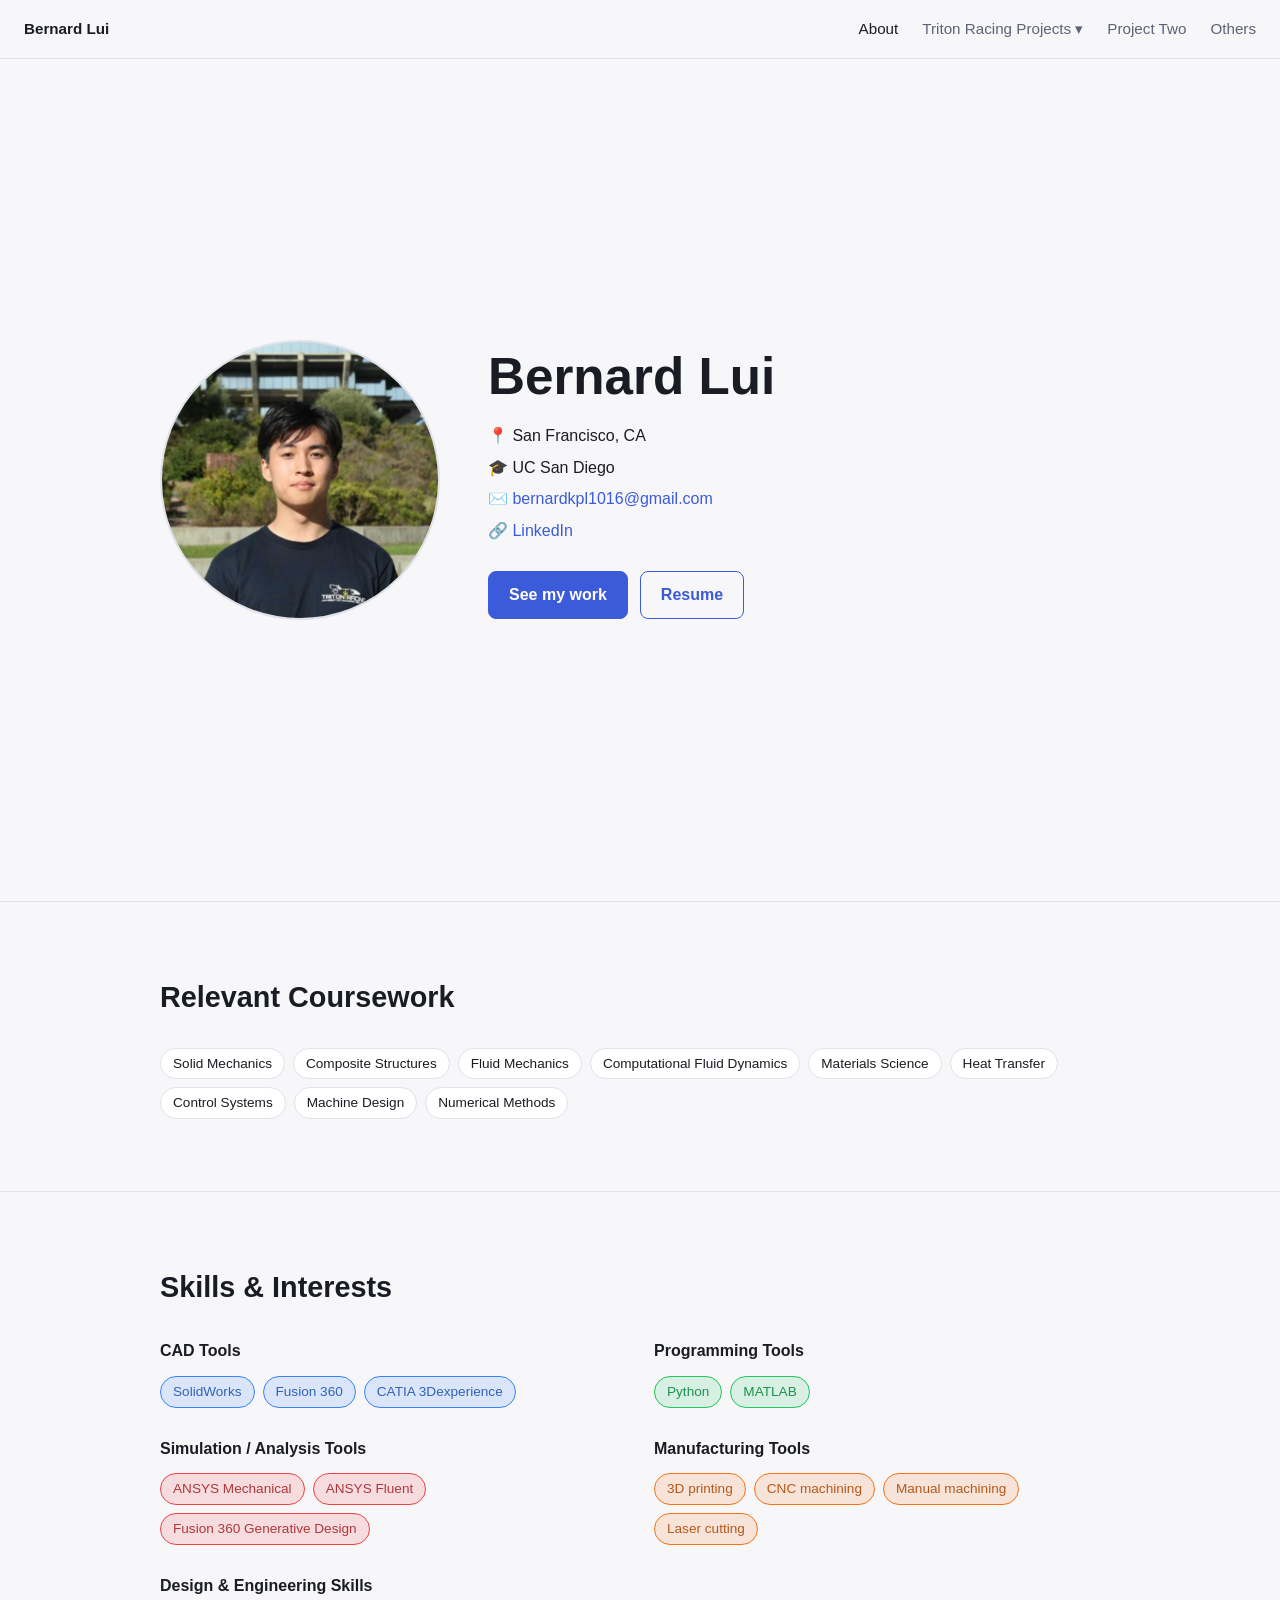
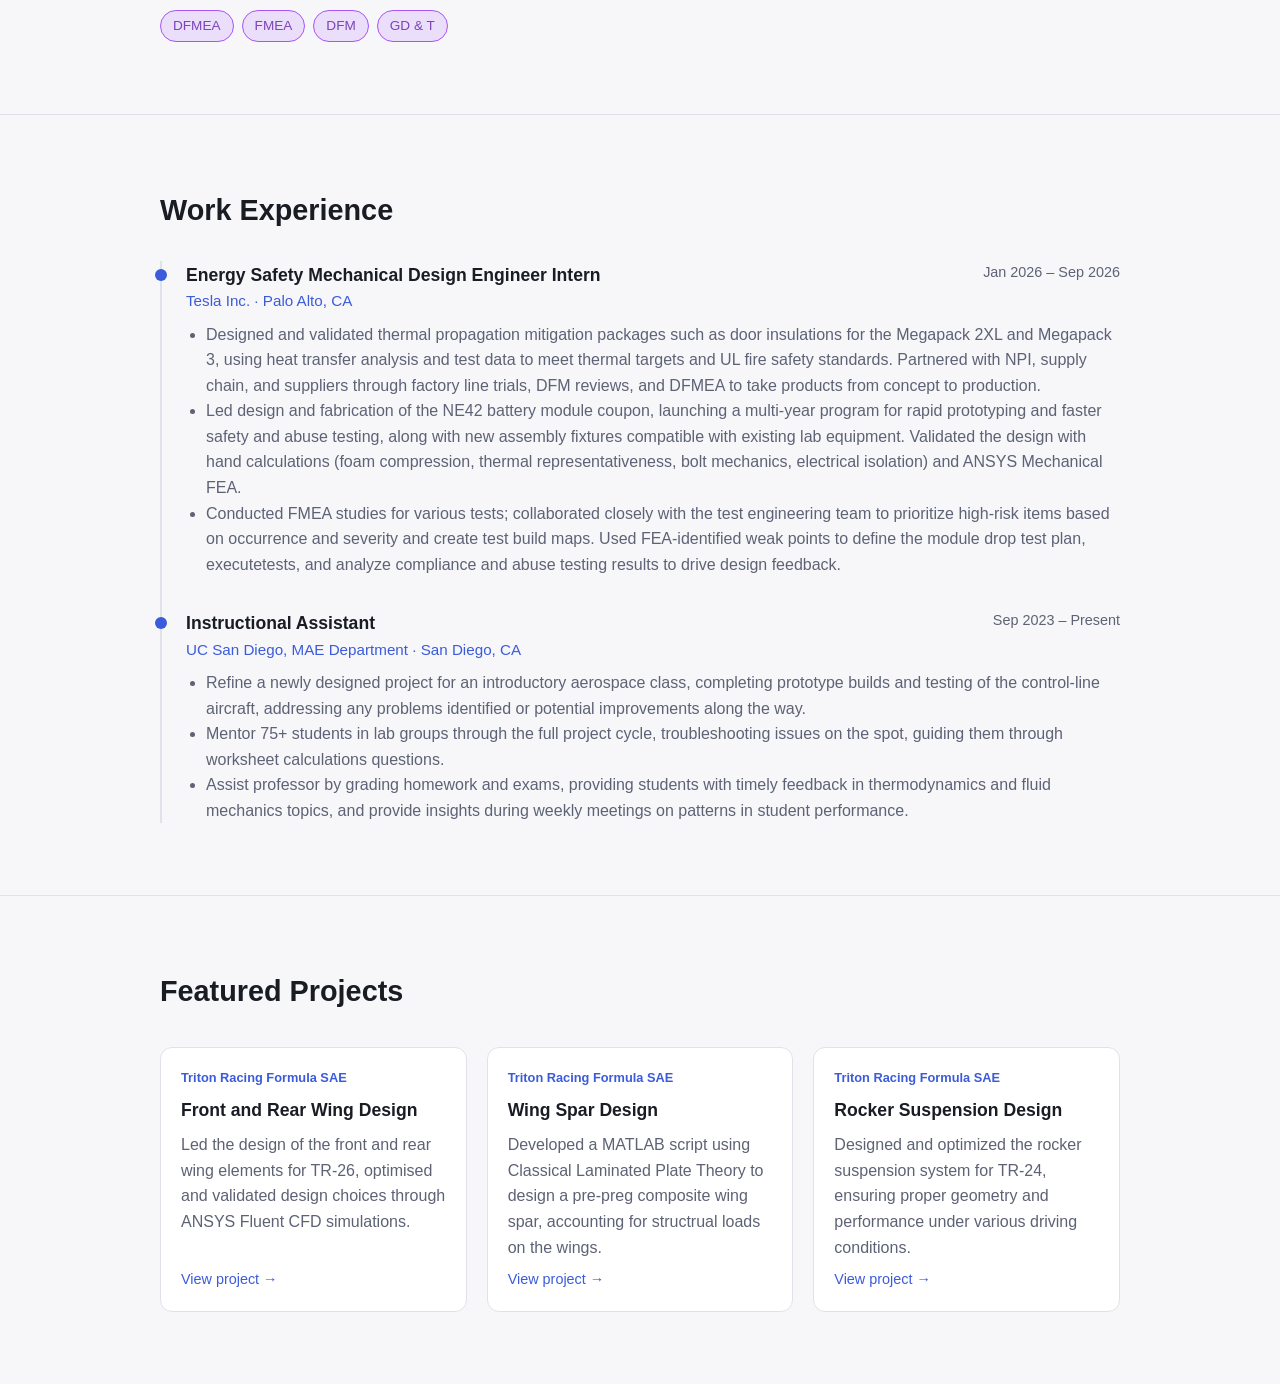
==== index.html @ 036ca852 "commit initial changes" ====
<!DOCTYPE html>
<html lang="en">
<head>
  <meta charset="UTF-8">
  <meta name="viewport" content="width=device-width, initial-scale=1">
  <title>Bernard Lui — About Me</title>
  <link rel="stylesheet" href="style.css">
</head>
<body>
  <nav>
    <a class="logo" href="index.html">Bernard Lui</a>
    <ul>
      <li><a class="active" href="index.html">About</a></li>
      <li class="dropdown">
        <button class="dropdown-toggle" aria-haspopup="true" aria-expanded="false">Triton Racing Projects ▾</button>
        <ul class="dropdown-menu">
          <li><a href="project1.html">Front and Rear Wing Design</a></li>
          <li><a href="project1b.html">Wing Spar Design</a></li>
          <li><a href="project1c.html">Rocker Suspension Design</a></li>
        </ul>
      </li>
      <li><a href="project2.html">Project Two</a></li>
      <li><a href="others.html">Others</a></li>
    </ul>
  </nav>

  <section class="slide">
    <div class="slide-inner">
      <div class="avatar" role="img" aria-label="Headshot of Bernard Lui"></div>
      <div>
        <h1>Bernard Lui</h1>
        <ul class="contact">
          <li>📍 San Francisco, CA</li>
          <li>🎓 UC San Diego</li>
          <li>✉️ <a href="mailto:bernardkpl1016@gmail.com">bernardkpl1016@gmail.com</a></li>
          <li>🔗 <a href="www.linkedin.com/in/bernard-kpl" target="_blank" rel="noopener">LinkedIn</a></li>
        </ul>
        <div class="cta">
          <a class="btn primary" href="#projects">See my work</a>
          <a class="btn" href="file:///Users/bernardkpl/Downloads/Bernard%20Lui's%20Resume%20-%2004-10-2026.pdf" target="_blank" rel="noopener">Resume</a>
        </div>
      </div>
    </div>
  </section>

  <section class="section" id="coursework">
    <div class="section-inner">
      <h2>Relevant Coursework</h2>
      <ul class="chips">
        <li>Solid Mechanics</li>
        <li>Composite Structures</li>
        <li>Fluid Mechanics</li>
        <li>Computational Fluid Dynamics</li>
        <li>Materials Science</li>
        <li>Heat Transfer</li>
        <li>Control Systems</li>
        <li>Machine Design</li>
        <li>Numerical Methods</li>
      </ul>
    </div>
  </section>

  <section class="section" id="skills">
    <div class="section-inner">
      <h2>Skills &amp; Interests</h2>
      <div class="skill-groups">
        <div class="skill-group">
          <h3>CAD Tools</h3>
          <ul class="chips">
            <li>SolidWorks</li>
            <li>Fusion 360</li>
            <li>CATIA 3Dexperience</li>
          </ul>
        </div>
        <div class="skill-group">
          <h3>Programming Tools</h3>
          <ul class="chips">
            <li>Python</li>
            <li>MATLAB</li>
          </ul>
        </div>
        <div class="skill-group">
          <h3>Simulation / Analysis Tools</h3>
          <ul class="chips">
            <li>ANSYS Mechanical</li>
            <li>ANSYS Fluent</li>
            <li>Fusion 360 Generative Design</li>
          </ul>
        </div>
        <div class="skill-group">
          <h3>Manufacturing Tools</h3>
          <ul class="chips">
            <li>3D printing</li>
            <li>CNC machining</li>
            <li>Manual machining</li>
            <li>Laser cutting</li>
          </ul>
        </div>
        <div class="skill-group">
          <h3>Design &amp; Engineering Skills</h3>
          <ul class="chips">
            <li>DFMEA</li>
            <li>FMEA</li>
            <li>DFM</li>
            <li>GD &amp; T</li>
          </ul>
        </div>
      </div>
    </div>
  </section>

  <section class="section" id="experience">
    <div class="section-inner">
      <h2>Work Experience</h2>
      <div class="timeline">
        <article class="job">
          <div class="job-head">
            <h3>Energy Safety Mechanical Design Engineer Intern</h3>
            <span class="job-date">Jan 2026 – Sep 2026</span>
          </div>
          <p class="job-company">Tesla Inc. · Palo Alto, CA</p>
          <ul>
            <li>Designed and validated thermal propagation mitigation packages such as 
                door insulations for the Megapack 2XL and Megapack 3, 
                using heat transfer analysis and test data to meet thermal targets and 
                UL fire safety standards. Partnered with NPI, supply chain, and suppliers 
                through factory line trials, DFM reviews, and DFMEA to take products from
                concept to production.</li>
            <li>Led design and fabrication of the NE42 battery module coupon, launching 
                a multi-year program for rapid prototyping and faster safety and abuse testing, 
                along with new assembly fixtures compatible with existing lab equipment. 
                Validated the design with hand calculations (foam compression, thermal 
                representativeness, bolt mechanics, electrical isolation) and ANSYS Mechanical 
                FEA.</li>
            <li>Conducted FMEA studies for various tests; collaborated closely with the test 
                engineering team to prioritize high-risk items based on occurrence and severity 
                and create test build maps. Used FEA-identified weak points to define the module 
                drop test plan, executetests, and analyze compliance and abuse testing results 
                to drive design feedback.</li>
          </ul>
        </article>

        <article class="job">
          <div class="job-head">
            <h3>Instructional Assistant</h3>
            <span class="job-date">Sep 2023 – Present</span>
          </div>
          <p class="job-company">UC San Diego, MAE Department · San Diego, CA</p>
          <ul>
            <li>Refine a newly designed project for an introductory aerospace class, 
                completing prototype builds and testing of the control-line aircraft, 
                addressing any problems identified or potential improvements along the way.</li>
            <li>Mentor 75+ students in lab groups through the full project cycle, 
                troubleshooting issues on the spot, guiding them through worksheet 
                calculations questions.</li>
            <li>Assist professor by grading homework and exams, providing students with timely 
                feedback in thermodynamics and fluid mechanics topics, and provide insights 
                during weekly meetings on patterns in student performance.</li>
          </ul>
        </article>
      </div>
    </div>
  </section>

  <section class="section" id="projects">
    <div class="section-inner">
      <h2>Featured Projects</h2>
      <div class="cards">
        <a class="card" href="project1.html">
          <span class="tag">Triton Racing Formula SAE</span>
          <h3>Front and Rear Wing Design</h3>
          <p>Led the design of the front and rear wing elements for TR-26, optimised and 
            validated design choices through ANSYS Fluent CFD simulations.
          </p>
          <span class="more">View project →</span>
        </a>
        <a class="card" href="project1b.html">
          <span class="tag">Triton Racing Formula SAE</span>
          <h3>Wing Spar Design</h3>
          <p>Developed a MATLAB script using Classical Laminated Plate Theory to design a pre-preg
            composite wing spar, accounting for structrual loads on the wings.
          </p>
          <span class="more">View project →</span>
        </a>
        <a class="card" href="project1c.html">
          <span class="tag">Triton Racing Formula SAE</span>
          <h3>Rocker Suspension Design</h3>
          <p>Designed and optimized the rocker suspension system for TR-24, 
            ensuring proper geometry and performance under various driving conditions.
          </p>
          <span class="more">View project →</span>
        </a>
      </div>
    </div>
  </section>
  <script src="nav.js"></script>
</body>
</html>
---- style.css ----
:root {
  --bg: #0f1117;
  --surface: #181b24;
  --text: #e8eaf0;
  --muted: #9aa0b4;
  --accent: #7c9cff;
  --border: #2a2e3b;
}

@media (prefers-color-scheme: light) {
  :root {
    --bg: #f7f7fa;
    --surface: #ffffff;
    --text: #1a1c24;
    --muted: #5d6275;
    --accent: #3b5bdb;
    --border: #e0e2ea;
  }
}

* { box-sizing: border-box; margin: 0; padding: 0; }

body {
  font-family: -apple-system, BlinkMacSystemFont, "Segoe UI", Roboto, sans-serif;
  background: var(--bg);
  color: var(--text);
  line-height: 1.6;
}

a { color: var(--accent); text-decoration: none; }
a:hover { text-decoration: underline; }

nav {
  position: sticky;
  top: 0;
  z-index: 10;
  display: flex;
  justify-content: space-between;
  align-items: center;
  padding: 16px 24px;
  background: var(--bg);
  border-bottom: 1px solid var(--border);
}
nav .logo { font-weight: 700; color: var(--text); }
nav ul { display: flex; gap: 24px; list-style: none; }
nav a { color: var(--muted); font-size: 0.95rem; }
nav a.active, nav a:hover { color: var(--text); text-decoration: none; }

/* About-me slide */
.slide {
  min-height: calc(100vh - 58px);
  display: flex;
  align-items: center;
  justify-content: center;
  padding: 48px 24px;
}
.slide-inner {
  max-width: 960px;
  width: 100%;
  display: grid;
  grid-template-columns: 280px 1fr;
  gap: 48px;
  align-items: center;
}
.avatar {
  width: 280px;
  height: 280px;
  border-radius: 50%;
  object-fit: cover;
  background: var(--surface);
  border: 2px solid var(--border);
  display: flex;
  align-items: center;
  justify-content: center;
  font-size: 5rem;
  color: var(--muted);
}
.eyebrow { color: var(--accent); font-weight: 600; letter-spacing: 0.08em; text-transform: uppercase; font-size: 0.8rem; }
h1 { font-size: clamp(2rem, 5vw, 3.2rem); line-height: 1.15; margin: 8px 0 16px; }
.lead { color: var(--muted); font-size: 1.1rem; margin-bottom: 24px; }
.facts { display: flex; flex-wrap: wrap; gap: 8px; margin-bottom: 28px; }
.facts span {
  background: var(--surface);
  border: 1px solid var(--border);
  padding: 4px 12px;
  border-radius: 999px;
  font-size: 0.85rem;
}
.cta { display: flex; gap: 12px; flex-wrap: wrap; }
.btn {
  padding: 10px 20px;
  border-radius: 8px;
  border: 1px solid var(--accent);
  font-weight: 600;
}
.btn.primary { background: var(--accent); color: #fff; }
.btn:hover { text-decoration: none; opacity: 0.9; }

/* Project pages */
main.project { max-width: 760px; margin: 0 auto; padding: 56px 24px 96px; }
main.project h1 { margin-top: 8px; }
.meta { display: flex; flex-wrap: wrap; gap: 24px; margin: 24px 0 40px; color: var(--muted); font-size: 0.9rem; }
.meta strong { display: block; color: var(--text); }
main.project h2 { margin: 40px 0 12px; font-size: 1.4rem; }
main.project p, main.project li { color: var(--muted); }
main.project ul { padding-left: 20px; }
.hero-img {
  width: 100%;
  aspect-ratio: 16 / 9;
  border-radius: 12px;
  background: var(--surface);
  border: 1px solid var(--border);
  display: flex;
  align-items: center;
  justify-content: center;
  color: var(--muted);
  margin-bottom: 32px;
  object-fit: cover;
}
.pager { display: flex; justify-content: space-between; margin-top: 64px; padding-top: 24px; border-top: 1px solid var(--border); }

@media (max-width: 720px) {
  .slide-inner { grid-template-columns: 1fr; text-align: center; justify-items: center; }
  .avatar { width: 180px; height: 180px; }
  .facts, .cta { justify-content: center; }
}

/* Others page */
main.project.wide { max-width: 960px; }
.cards { display: grid; grid-template-columns: repeat(auto-fill, minmax(260px, 1fr)); gap: 20px; margin-top: 32px; }
.card {
  background: var(--surface);
  border: 1px solid var(--border);
  border-radius: 12px;
  padding: 20px;
  display: flex;
  flex-direction: column;
  gap: 8px;
}
.card:hover { border-color: var(--accent); }
.card h3 { font-size: 1.1rem; }
.card .tag { color: var(--accent); font-size: 0.8rem; font-weight: 600; }
.card .tools { font-size: 0.85rem; }
.card a { margin-top: auto; font-size: 0.9rem; }

/* Skills list on project pages */
main.project ul.skills { list-style: none; padding: 0; display: flex; flex-wrap: wrap; gap: 8px; }
main.project ul.skills li {
  background: var(--surface);
  border: 1px solid var(--border);
  padding: 4px 12px;
  border-radius: 999px;
  font-size: 0.85rem;
}

/* Nav dropdown */
.dropdown { position: relative; }
.dropdown-toggle {
  background: none;
  border: none;
  font: inherit;
  font-size: 0.95rem;
  color: var(--muted);
  cursor: pointer;
}
.dropdown-toggle:hover, .dropdown-toggle.active, .dropdown.open .dropdown-toggle { color: var(--text); }
nav .dropdown-menu {
  display: none;
  position: absolute;
  top: 100%;
  left: -12px;
  min-width: 160px;
  flex-direction: column;
  gap: 0;
  padding: 8px 0;
  background: var(--surface);
  border: 1px solid var(--border);
  border-radius: 8px;
}
.dropdown:hover .dropdown-menu, .dropdown.open .dropdown-menu { display: flex; }
.dropdown-menu a { display: block; padding: 8px 16px; white-space: nowrap; }
.dropdown-menu a:hover { background: var(--bg); }

/* About page: scrolling sections */
html { scroll-behavior: smooth; scroll-padding-top: 70px; }
.contact { list-style: none; display: flex; flex-direction: column; gap: 6px; margin-bottom: 28px; }
.section { padding: 72px 24px; border-top: 1px solid var(--border); }
.section-inner { max-width: 960px; margin: 0 auto; }
.section h2 { font-size: 1.8rem; margin-bottom: 28px; }
.skill-groups { display: grid; grid-template-columns: repeat(auto-fit, minmax(380px, 1fr)); gap: 28px; }
.skill-group h3 { font-size: 1rem; margin-bottom: 12px; }
.chips { list-style: none; display: flex; flex-wrap: wrap; gap: 8px; }
.chips li { background: var(--surface); border: 1px solid var(--border); padding: 4px 12px; border-radius: 999px; font-size: 0.85rem; }
a.card { color: inherit; }
a.card:hover { text-decoration: none; }
a.card p { color: var(--muted); }
a.card .more { margin-top: auto; color: var(--accent); font-size: 0.9rem; }
@media (max-width: 720px) {
  .contact { align-items: center; }
  .skill-groups { grid-template-columns: 1fr; }
}

/* Skill group colours: blue, green, red, orange */
.skill-group:nth-child(1) { --chip: #3b82f6; }
.skill-group:nth-child(2) { --chip: #22c55e; }
.skill-group:nth-child(3) { --chip: #ef4444; }
.skill-group:nth-child(4) { --chip: #f97316; }
.skill-group .chips li {
  background: color-mix(in srgb, var(--chip) 15%, transparent);
  border-color: var(--chip);
  color: color-mix(in srgb, var(--chip) 70%, var(--text));
}

/* Work experience timeline */
.timeline { display: flex; flex-direction: column; gap: 32px; border-left: 2px solid var(--border); padding-left: 24px; }
.job { position: relative; }
.job::before {
  content: "";
  position: absolute;
  left: -31px;
  top: 8px;
  width: 12px;
  height: 12px;
  border-radius: 50%;
  background: var(--accent);
}
.job-head { display: flex; justify-content: space-between; flex-wrap: wrap; gap: 4px 16px; }
.job-head h3 { font-size: 1.1rem; }
.job-date { color: var(--muted); font-size: 0.9rem; }
.job-company { color: var(--accent); font-size: 0.95rem; margin-bottom: 8px; }
.job ul { padding-left: 20px; color: var(--muted); }
.skill-group:nth-child(5) { --chip: #a855f7; }

/* Side-by-side images on project pages */
main.project h3 { margin: 28px 0 12px; font-size: 1.15rem; }
.img-pair { display: grid; grid-template-columns: 1fr 1fr; gap: 16px; }
.img-pair img, .img-slot {
  width: 100%;
  aspect-ratio: 4 / 3;
  object-fit: cover;
  border-radius: 12px;
  background: var(--surface);
  border: 1px solid var(--border);
  display: flex;
  align-items: center;
  justify-content: center;
  color: var(--muted);
}
@media (max-width: 720px) { .img-pair { grid-template-columns: 1fr; } }
.img-pair img { aspect-ratio: auto; height: auto; object-fit: contain; }
.img-pair.single { grid-template-columns: 1fr; }

/* Figures with captions */
.figure { margin: 0; }
.figure img { width: 100%; height: auto; border-radius: 12px; border: 1px solid var(--border); display: block; }
.figure figcaption { text-align: center; font-style: italic; color: var(--muted); font-size: 0.9rem; margin-top: 10px; }
main.project ul.skills { margin-bottom: 32px; }

/* Two figures side by side */
.figure-pair { display: grid; grid-template-columns: 1fr 1fr; gap: 16px; align-items: start; }
@media (max-width: 720px) { .figure-pair { grid-template-columns: 1fr; } }
/* Hide the white strip at the bottom of the front wing image (shows top 905 of 1080 px) */
.figure img.crop-bottom { aspect-ratio: 1870 / 905; object-fit: cover; object-position: top; }
/* Headshot: the whole square photo fills the circle, so the face sits just above centre
   and the Triton Racing logo is fully visible near the bottom edge. */
.avatar {
  background: url("tr_headshot.png") no-repeat 1% 37% / 107% auto;
}

/* Photo/render in the project hero: show the whole image, no 16:9 crop */
img.hero-img { height: auto; aspect-ratio: auto; object-fit: contain; background: #fff; display: block; }
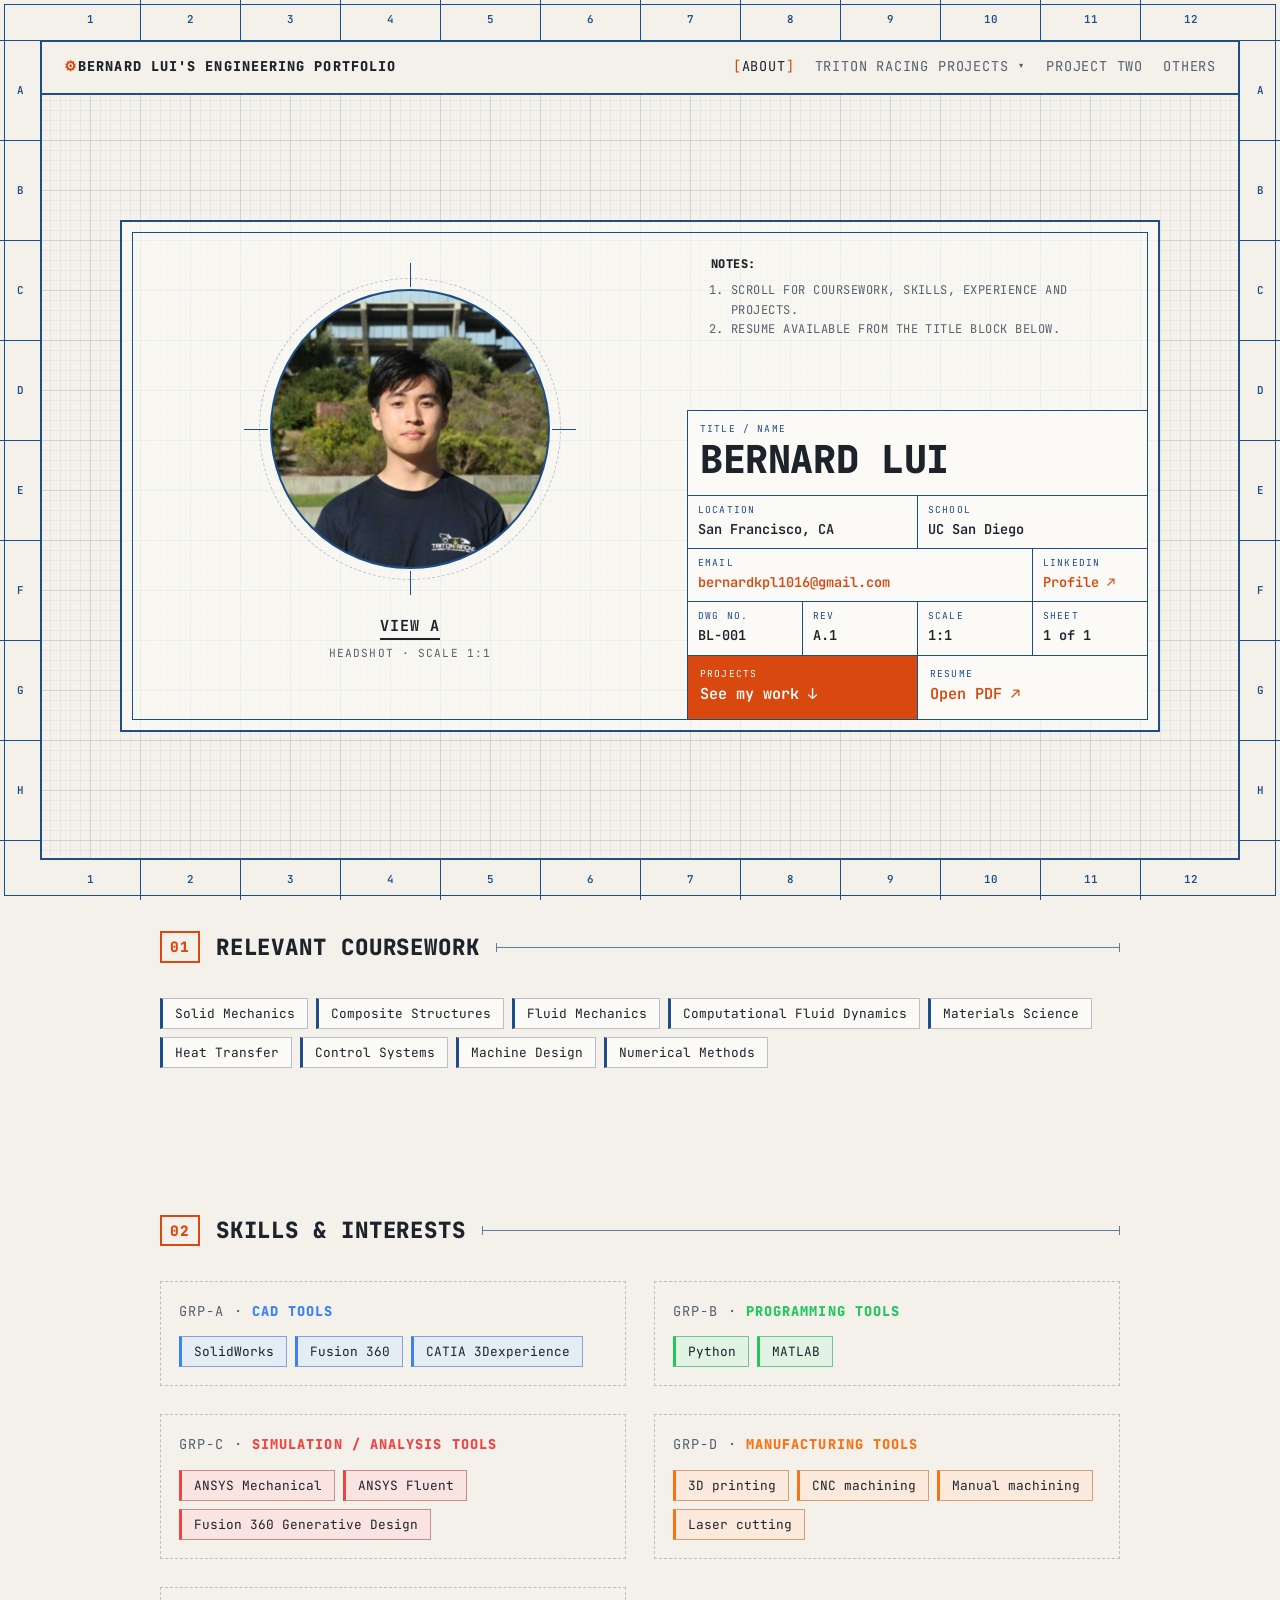
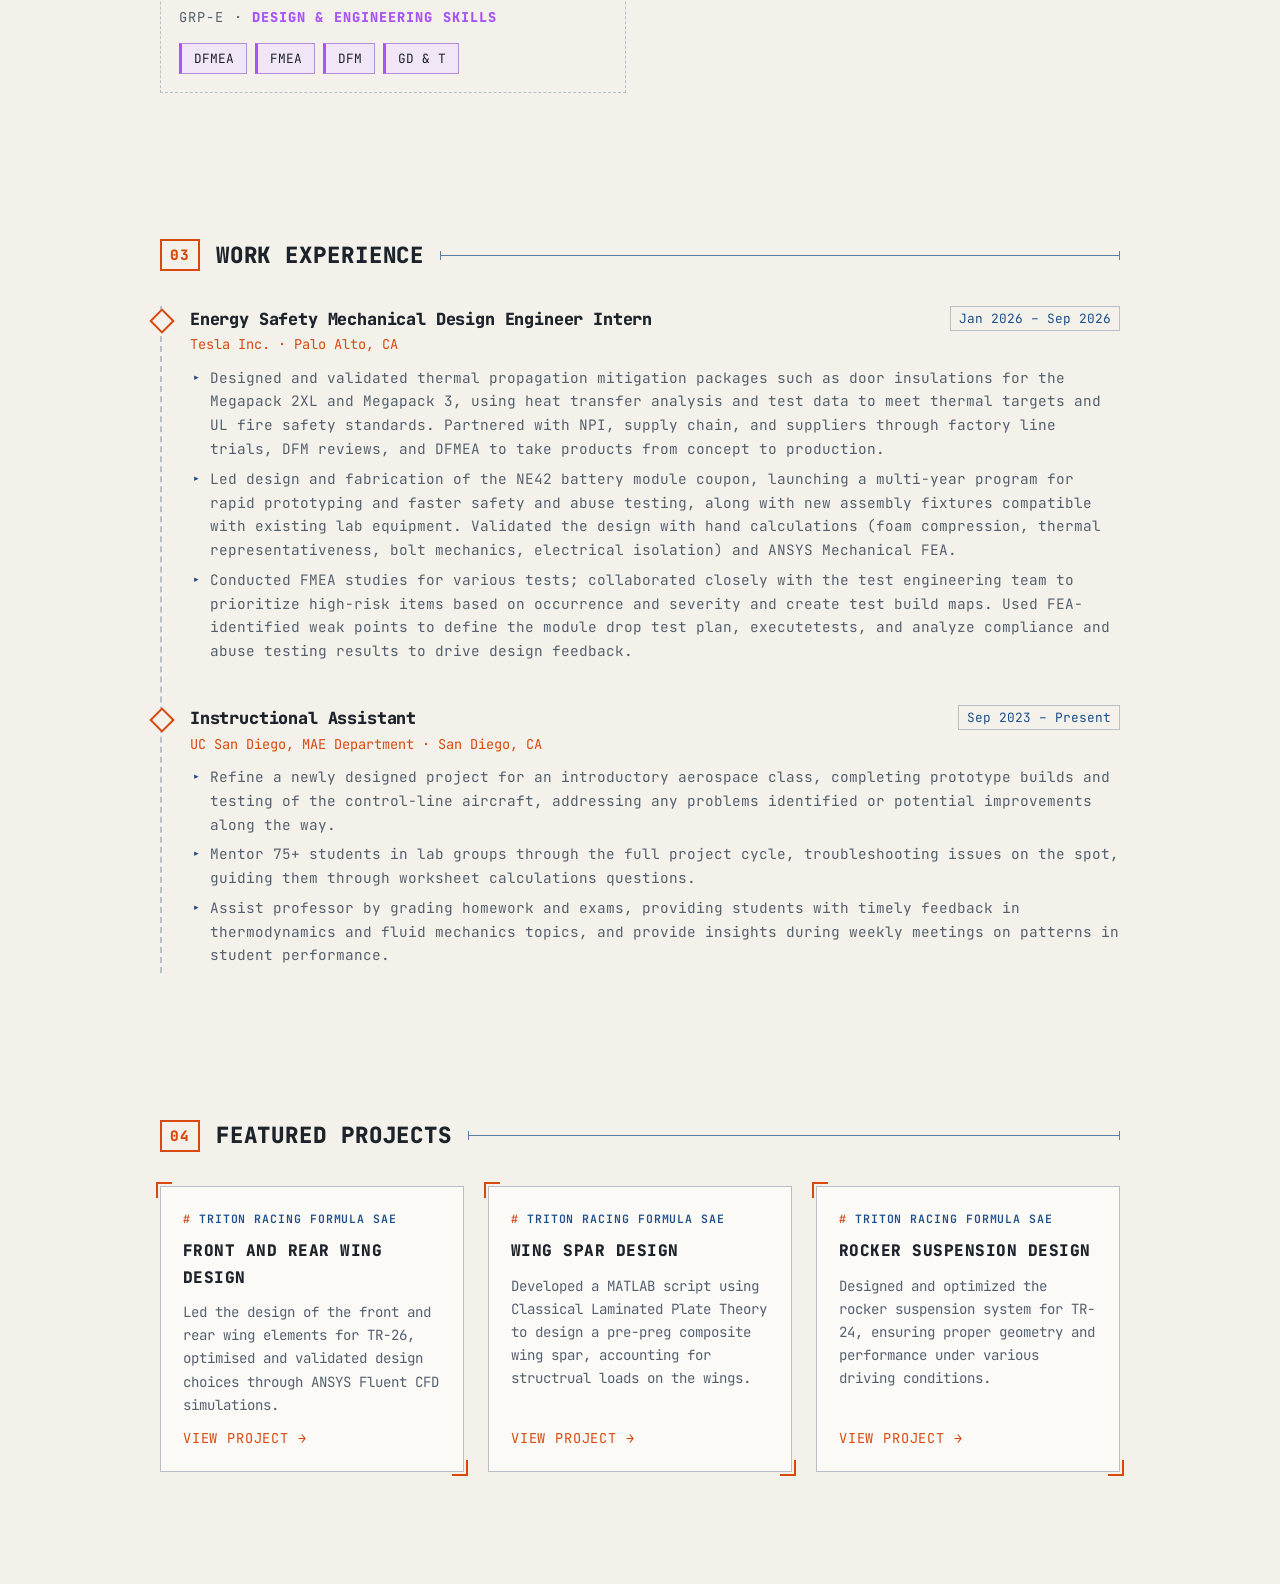
==== commit 7823e132: "edit background" ====
--- a/index.html
+++ b/index.html
@@ -6,9 +6,17 @@
   <title>Bernard Lui — About Me</title>
   <link rel="stylesheet" href="style.css">
 </head>
-<body>
+<body class="framed">
+  <!-- Drawing-sheet border: rulers aligned to the background grid (zones filled in by nav.js) -->
+  <div class="page-frame" aria-hidden="true">
+    <div class="ruler ruler-top"><div class="ruler-track"></div></div>
+    <div class="ruler ruler-bottom"><div class="ruler-track"></div></div>
+    <div class="ruler ruler-left"><div class="ruler-track"></div></div>
+    <div class="ruler ruler-right"><div class="ruler-track"></div></div>
+  </div>
+
   <nav>
-    <a class="logo" href="index.html">Bernard Lui</a>
+    <a class="logo" href="index.html">Bernard Lui's Engineering Portfolio</a>
     <ul>
       <li><a class="active" href="index.html">About</a></li>
       <li class="dropdown">
@@ -25,19 +33,66 @@
   </nav>
 
   <section class="slide">
-    <div class="slide-inner">
-      <div class="avatar" role="img" aria-label="Headshot of Bernard Lui"></div>
-      <div>
-        <h1>Bernard Lui</h1>
-        <ul class="contact">
-          <li>📍 San Francisco, CA</li>
-          <li>🎓 UC San Diego</li>
-          <li>✉️ <a href="mailto:bernardkpl1016@gmail.com">bernardkpl1016@gmail.com</a></li>
-          <li>🔗 <a href="www.linkedin.com/in/bernard-kpl" target="_blank" rel="noopener">LinkedIn</a></li>
-        </ul>
-        <div class="cta">
-          <a class="btn primary" href="#projects">See my work</a>
-          <a class="btn" href="file:///Users/bernardkpl/Downloads/Bernard%20Lui's%20Resume%20-%2004-10-2026.pdf" target="_blank" rel="noopener">Resume</a>
+    <div class="sheet">
+      <div class="sheet-body">
+        <div class="view">
+          <div class="avatar" role="img" aria-label="Headshot of Bernard Lui"></div>
+          <p class="view-label"><strong>VIEW A</strong>HEADSHOT · SCALE 1:1</p>
+        </div>
+
+        <div class="notes">
+          <p class="notes-head">Notes:</p>
+          <ol>
+            <li>Scroll for coursework, skills, experience and projects.</li>
+            <li>Resume available from the title block below.</li>
+          </ol>
+        </div>
+
+        <div class="title-block">
+          <div class="tb-cell tb-name">
+            <span class="tb-label">Title / Name</span>
+            <h1>Bernard Lui</h1>
+          </div>
+          <div class="tb-cell tb-half">
+            <span class="tb-label">Location</span>
+            <span class="tb-value">San Francisco, CA</span>
+          </div>
+          <div class="tb-cell tb-half">
+            <span class="tb-label">School</span>
+            <span class="tb-value">UC San Diego</span>
+          </div>
+          <div class="tb-cell tb-wide">
+            <span class="tb-label">Email</span>
+            <a class="tb-value" href="mailto:bernardkpl1016@gmail.com">bernardkpl1016@gmail.com</a>
+          </div>
+          <div class="tb-cell tb-link">
+            <span class="tb-label">LinkedIn</span>
+            <a class="tb-value" href="www.linkedin.com/in/bernard-kpl" target="_blank" rel="noopener">Profile ↗</a>
+          </div>
+          <div class="tb-cell">
+            <span class="tb-label">Dwg No.</span>
+            <span class="tb-value">BL-001</span>
+          </div>
+          <div class="tb-cell">
+            <span class="tb-label">Rev</span>
+            <span class="tb-value">A.1</span>
+          </div>
+          <div class="tb-cell">
+            <span class="tb-label">Scale</span>
+            <span class="tb-value">1:1</span>
+          </div>
+          <div class="tb-cell">
+            <span class="tb-label">Sheet</span>
+            <span class="tb-value">1 of 1</span>
+          </div>
+          <a class="tb-cell tb-half tb-action primary" href="#projects">
+            <span class="tb-label">Projects</span>
+            <span class="tb-value">See my work ↓</span>
+          </a>
+          <a class="tb-cell tb-half tb-action" href="file:///Users/bernardkpl/Downloads/Bernard%20Lui's%20Resume%20-%2004-10-2026.pdf" target="_blank" rel="noopener">
+            <span class="tb-label">Resume</span>
+            <span class="tb-value">Open PDF ↗</span>
+          </a>
         </div>
       </div>
     </div>
--- a/style.css
+++ b/style.css
@@ -1,35 +1,72 @@
+@import url("https://fonts.googleapis.com/css2?family=JetBrains+Mono:ital,wght@0,400;0,600;0,800;1,400&display=swap");
+
+/* ==========================================================
+   Theme: engineering drawing sheet
+   Light = drafting paper, Dark = blueprint
+   ========================================================== */
 :root {
-  --bg: #0f1117;
-  --surface: #181b24;
-  --text: #e8eaf0;
-  --muted: #9aa0b4;
-  --accent: #7c9cff;
-  --border: #2a2e3b;
+  --mono: "JetBrains Mono", "IBM Plex Mono", ui-monospace, "Cascadia Mono", Consolas, "Courier New", monospace;
+  --zone: 200px;         /* one ruler zone = two 5x5 grid blocks; nav.js resizes it on framed pages */
+  --bg: #0b2a4a;          /* blueprint blue */
+  --surface: #0e3459;
+  --text: #e6f1ff;
+  --muted: #9cb8d6;
+  --accent: #ffb000;      /* safety amber */
+  --line: #6fa8dc;        /* drafting lines */
+  --border: #2f5f8f;
+  --grid-minor: rgba(150, 200, 255, 0.07);
+  --grid-major: rgba(150, 200, 255, 0.14);
+  --on-accent: #0b2a4a;
 }
 
 @media (prefers-color-scheme: light) {
   :root {
-    --bg: #f7f7fa;
-    --surface: #ffffff;
-    --text: #1a1c24;
-    --muted: #5d6275;
-    --accent: #3b5bdb;
-    --border: #e0e2ea;
+    --bg: #f3f1ea;        /* drafting paper */
+    --surface: #fbfaf6;
+    --text: #1d232b;
+    --muted: #55606e;
+    --accent: #d9480f;    /* red pencil / markup */
+    --line: #1d4e89;
+    --border: #b9bfc7;
+    --grid-minor: rgba(29, 78, 137, 0.06);
+    --grid-major: rgba(29, 78, 137, 0.12);
+    --on-accent: #ffffff;
   }
 }
 
 * { box-sizing: border-box; margin: 0; padding: 0; }
 
+html { scroll-behavior: smooth; scroll-padding-top: 70px; }
+
+body, button, input, select, textarea {
+  font-family: var(--mono);
+}
+
 body {
-  font-family: -apple-system, BlinkMacSystemFont, "Segoe UI", Roboto, sans-serif;
-  background: var(--bg);
+  background-color: var(--bg);
+  background-image:
+    linear-gradient(var(--grid-major) 1px, transparent 1px),
+    linear-gradient(90deg, var(--grid-major) 1px, transparent 1px),
+    linear-gradient(var(--grid-minor) 1px, transparent 1px),
+    linear-gradient(90deg, var(--grid-minor) 1px, transparent 1px);
+  /* major line every half zone (5x5 block), minor line every tenth of a zone */
+  background-size:
+    calc(var(--zone) / 2) calc(var(--zone) / 2), calc(var(--zone) / 2) calc(var(--zone) / 2),
+    calc(var(--zone) / 10) calc(var(--zone) / 10), calc(var(--zone) / 10) calc(var(--zone) / 10);
+  background-position: var(--grid-x, 0px) var(--grid-y, 0px);
+  background-attachment: fixed;
   color: var(--text);
-  line-height: 1.6;
+  line-height: 1.65;
+  font-size: 15px;
+  counter-reset: section;
 }
 
 a { color: var(--accent); text-decoration: none; }
-a:hover { text-decoration: underline; }
-
+a:hover { text-decoration: underline; text-underline-offset: 3px; }
+
+h1, h2, h3 { font-weight: 800; letter-spacing: -0.01em; }
+
+/* ---------- Navigation: CNC control panel ---------- */
 nav {
   position: sticky;
   top: 0;
@@ -37,131 +74,37 @@
   display: flex;
   justify-content: space-between;
   align-items: center;
-  padding: 16px 24px;
+  gap: 16px;
+  flex-wrap: wrap;
+  padding: 14px 24px;
   background: var(--bg);
-  border-bottom: 1px solid var(--border);
-}
-nav .logo { font-weight: 700; color: var(--text); }
-nav ul { display: flex; gap: 24px; list-style: none; }
-nav a { color: var(--muted); font-size: 0.95rem; }
+  border-bottom: 2px solid var(--line);
+}
+nav .logo {
+  font-weight: 800;
+  color: var(--text);
+  text-transform: uppercase;
+  letter-spacing: 0.08em;
+}
+nav .logo::before { content: "⚙ "; color: var(--accent); }
+nav ul { display: flex; flex-wrap: wrap; gap: 8px 20px; list-style: none; }
+nav a, .dropdown-toggle {
+  color: var(--muted);
+  font-size: 0.85rem;
+  text-transform: uppercase;
+  letter-spacing: 0.06em;
+}
 nav a.active, nav a:hover { color: var(--text); text-decoration: none; }
-
-/* About-me slide */
-.slide {
-  min-height: calc(100vh - 58px);
-  display: flex;
-  align-items: center;
-  justify-content: center;
-  padding: 48px 24px;
-}
-.slide-inner {
-  max-width: 960px;
-  width: 100%;
-  display: grid;
-  grid-template-columns: 280px 1fr;
-  gap: 48px;
-  align-items: center;
-}
-.avatar {
-  width: 280px;
-  height: 280px;
-  border-radius: 50%;
-  object-fit: cover;
-  background: var(--surface);
-  border: 2px solid var(--border);
-  display: flex;
-  align-items: center;
-  justify-content: center;
-  font-size: 5rem;
-  color: var(--muted);
-}
-.eyebrow { color: var(--accent); font-weight: 600; letter-spacing: 0.08em; text-transform: uppercase; font-size: 0.8rem; }
-h1 { font-size: clamp(2rem, 5vw, 3.2rem); line-height: 1.15; margin: 8px 0 16px; }
-.lead { color: var(--muted); font-size: 1.1rem; margin-bottom: 24px; }
-.facts { display: flex; flex-wrap: wrap; gap: 8px; margin-bottom: 28px; }
-.facts span {
-  background: var(--surface);
-  border: 1px solid var(--border);
-  padding: 4px 12px;
-  border-radius: 999px;
-  font-size: 0.85rem;
-}
-.cta { display: flex; gap: 12px; flex-wrap: wrap; }
-.btn {
-  padding: 10px 20px;
-  border-radius: 8px;
-  border: 1px solid var(--accent);
-  font-weight: 600;
-}
-.btn.primary { background: var(--accent); color: #fff; }
-.btn:hover { text-decoration: none; opacity: 0.9; }
-
-/* Project pages */
-main.project { max-width: 760px; margin: 0 auto; padding: 56px 24px 96px; }
-main.project h1 { margin-top: 8px; }
-.meta { display: flex; flex-wrap: wrap; gap: 24px; margin: 24px 0 40px; color: var(--muted); font-size: 0.9rem; }
-.meta strong { display: block; color: var(--text); }
-main.project h2 { margin: 40px 0 12px; font-size: 1.4rem; }
-main.project p, main.project li { color: var(--muted); }
-main.project ul { padding-left: 20px; }
-.hero-img {
-  width: 100%;
-  aspect-ratio: 16 / 9;
-  border-radius: 12px;
-  background: var(--surface);
-  border: 1px solid var(--border);
-  display: flex;
-  align-items: center;
-  justify-content: center;
-  color: var(--muted);
-  margin-bottom: 32px;
-  object-fit: cover;
-}
-.pager { display: flex; justify-content: space-between; margin-top: 64px; padding-top: 24px; border-top: 1px solid var(--border); }
-
-@media (max-width: 720px) {
-  .slide-inner { grid-template-columns: 1fr; text-align: center; justify-items: center; }
-  .avatar { width: 180px; height: 180px; }
-  .facts, .cta { justify-content: center; }
-}
-
-/* Others page */
-main.project.wide { max-width: 960px; }
-.cards { display: grid; grid-template-columns: repeat(auto-fill, minmax(260px, 1fr)); gap: 20px; margin-top: 32px; }
-.card {
-  background: var(--surface);
-  border: 1px solid var(--border);
-  border-radius: 12px;
-  padding: 20px;
-  display: flex;
-  flex-direction: column;
-  gap: 8px;
-}
-.card:hover { border-color: var(--accent); }
-.card h3 { font-size: 1.1rem; }
-.card .tag { color: var(--accent); font-size: 0.8rem; font-weight: 600; }
-.card .tools { font-size: 0.85rem; }
-.card a { margin-top: auto; font-size: 0.9rem; }
-
-/* Skills list on project pages */
-main.project ul.skills { list-style: none; padding: 0; display: flex; flex-wrap: wrap; gap: 8px; }
-main.project ul.skills li {
-  background: var(--surface);
-  border: 1px solid var(--border);
-  padding: 4px 12px;
-  border-radius: 999px;
-  font-size: 0.85rem;
-}
+nav > ul > li > a.active::before, .dropdown-toggle.active::before { content: "["; color: var(--accent); }
+nav > ul > li > a.active::after,  .dropdown-toggle.active::after  { content: "]"; color: var(--accent); }
 
 /* Nav dropdown */
 .dropdown { position: relative; }
 .dropdown-toggle {
   background: none;
   border: none;
-  font: inherit;
-  font-size: 0.95rem;
-  color: var(--muted);
   cursor: pointer;
+  padding: 0;
 }
 .dropdown-toggle:hover, .dropdown-toggle.active, .dropdown.open .dropdown-toggle { color: var(--text); }
 nav .dropdown-menu {
@@ -169,103 +112,540 @@
   position: absolute;
   top: 100%;
   left: -12px;
-  min-width: 160px;
+  min-width: 200px;
   flex-direction: column;
   gap: 0;
-  padding: 8px 0;
+  padding: 6px 0;
+  background: var(--surface);
+  border: 1px solid var(--line);
+  box-shadow: 4px 4px 0 var(--border);
+}
+.dropdown:hover .dropdown-menu, .dropdown.open .dropdown-menu { display: flex; }
+.dropdown-menu a { display: block; padding: 8px 16px; white-space: nowrap; text-transform: none; letter-spacing: 0; }
+.dropdown-menu a::before { content: "› "; color: var(--accent); }
+.dropdown-menu a:hover { background: var(--bg); }
+
+/* ---------- Hero / about slide ---------- */
+.slide {
+  min-height: calc(100vh - 58px);
+  display: flex;
+  align-items: center;
+  justify-content: center;
+  padding: 48px 24px;
+}
+/* Drawing sheet: outer frame, inner border, title block */
+.sheet {
+  position: relative;
+  max-width: 1040px;
+  width: 100%;
+  padding: 10px;
+  border: 2px solid var(--line);
+  background: color-mix(in srgb, var(--surface) 70%, transparent);
+}
+
+.sheet-body {
+  border: 1px solid var(--line);
+  display: grid;
+  grid-template-columns: minmax(0, 1fr) minmax(0, 460px);
+  grid-template-rows: 1fr auto;
+  grid-template-areas:
+    "view notes"
+    "view title";
+}
+
+.view {
+  grid-area: view;
+  display: flex;
+  flex-direction: column;
+  align-items: center;
+  justify-content: center;
+  gap: 44px;
+  padding: 56px 32px;
+}
+.view-label { text-align: center; font-size: 0.7rem; color: var(--muted); letter-spacing: 0.1em; }
+.view-label strong {
+  display: block;
+  width: max-content;
+  margin: 0 auto 4px;
+  font-size: 0.95rem;
+  color: var(--text);
+  border-bottom: 2px solid var(--text);
+}
+
+.notes {
+  grid-area: notes;
+  align-self: start;
+  padding: 22px 24px;
+  font-size: 0.75rem;
+  color: var(--muted);
+  text-transform: uppercase;
+  letter-spacing: 0.04em;
+}
+.notes-head { color: var(--text); font-weight: 800; margin-bottom: 6px; }
+.notes ol { padding-left: 20px; }
+
+/* Title block: bottom-right corner */
+.title-block {
+  grid-area: title;
+  margin: 0 -1px -1px 0;
+  display: grid;
+  grid-template-columns: repeat(4, minmax(0, 1fr));
+  border-top: 1px solid var(--line);
+  border-left: 1px solid var(--line);
+  background: var(--surface);
+}
+.tb-cell {
+  display: flex;
+  flex-direction: column;
+  min-width: 0;
+  padding: 6px 10px 8px;
+  border-right: 1px solid var(--line);
+  border-bottom: 1px solid var(--line);
+}
+.tb-name { grid-column: span 4; padding: 10px 12px 14px; }
+.tb-half { grid-column: span 2; }
+.tb-wide { grid-column: span 3; }
+/* Clickable cells (See my work / Resume) */
+.tb-action { padding: 10px 12px 12px; transition: background-color 0.15s, color 0.15s; }
+.tb-action:hover { text-decoration: none; background: var(--accent); }
+.tb-action .tb-value { color: var(--accent); font-size: 0.95rem; }
+.tb-action.primary { background: var(--accent); }
+.tb-action.primary:hover { background: color-mix(in srgb, var(--accent) 80%, var(--text)); }
+.tb-action.primary .tb-label, .tb-action.primary .tb-value,
+.tb-action:hover .tb-label, .tb-action:hover .tb-value { color: var(--on-accent); }
+.tb-label {
+  font-size: 0.6rem;
+  color: var(--line);
+  text-transform: uppercase;
+  letter-spacing: 0.12em;
+}
+.tb-value { font-size: 0.85rem; font-weight: 600; color: var(--text); overflow-wrap: anywhere; }
+a.tb-value { color: var(--accent); }
+
+/* Headshot drawn like a hole with a centre mark */
+.avatar {
+  position: relative;
+  width: 280px;
+  height: 280px;
+  border-radius: 50%;
+  border: 2px solid var(--line);
+  outline: 1px dashed var(--border);
+  outline-offset: 10px;
+  background: url("tr_headshot.png") no-repeat 1% 37% / 107% auto;
+  background-color: var(--surface);
+}
+.avatar::before, .avatar::after {
+  content: "";
+  position: absolute;
+  background: var(--line);
+}
+/* Centre lines: visible only outside the circle, so they never cross the face */
+.avatar::before {
+  left: -28px; right: -28px; top: 50%; height: 1px;
+  -webkit-mask: linear-gradient(90deg, #000 0 24px, transparent 24px calc(100% - 24px), #000 calc(100% - 24px));
+          mask: linear-gradient(90deg, #000 0 24px, transparent 24px calc(100% - 24px), #000 calc(100% - 24px));
+}
+.avatar::after {
+  top: -28px; bottom: -28px; left: 50%; width: 1px;
+  -webkit-mask: linear-gradient(180deg, #000 0 24px, transparent 24px calc(100% - 24px), #000 calc(100% - 24px));
+          mask: linear-gradient(180deg, #000 0 24px, transparent 24px calc(100% - 24px), #000 calc(100% - 24px));
+}
+
+h1 { font-size: clamp(1.9rem, 5vw, 3rem); line-height: 1.1; margin: 8px 0 20px; text-transform: uppercase; }
+.title-block h1 { font-size: clamp(1.6rem, 4vw, 2.4rem); margin: 2px 0 0; }
+
+.eyebrow {
+  color: var(--accent);
+  font-weight: 600;
+  letter-spacing: 0.12em;
+  text-transform: uppercase;
+  font-size: 0.75rem;
+}
+.eyebrow::before { content: "// "; }
+.lead { color: var(--muted); font-size: 1.05rem; margin-bottom: 24px; }
+
+
+.facts { display: flex; flex-wrap: wrap; gap: 8px; margin-bottom: 28px; }
+.facts span { border: 1px solid var(--border); padding: 4px 10px; font-size: 0.8rem; }
+
+/* Buttons: machined blocks */
+.cta { display: flex; gap: 12px; flex-wrap: wrap; }
+.btn {
+  display: inline-block;
+  padding: 10px 20px;
+  border: 2px solid var(--accent);
+  color: var(--accent);
+  font-weight: 600;
+  font-size: 0.85rem;
+  text-transform: uppercase;
+  letter-spacing: 0.08em;
+  box-shadow: 4px 4px 0 var(--border);
+  transition: transform 0.12s, box-shadow 0.12s;
+}
+.btn.primary { background: var(--accent); color: var(--on-accent); }
+.btn:hover {
+  text-decoration: none;
+  transform: translate(2px, 2px);
+  box-shadow: 2px 2px 0 var(--border);
+}
+
+/* ---------- Scrolling sections ---------- */
+.section { padding: 72px 24px; }
+.section-inner { max-width: 960px; margin: 0 auto; }
+.section h2 {
+  counter-increment: section;
+  display: flex;
+  align-items: center;
+  gap: 16px;
+  font-size: 1.4rem;
+  text-transform: uppercase;
+  letter-spacing: 0.04em;
+  margin-bottom: 32px;
+}
+/* Section number in a datum-style box, then a dimension line */
+.section h2::before {
+  content: counter(section, decimal-leading-zero);
+  flex: none;
+  padding: 2px 8px;
+  border: 2px solid var(--accent);
+  color: var(--accent);
+  font-size: 0.9rem;
+}
+.section h2::after {
+  content: "";
+  flex: 1;
+  height: 9px;
+  border-left: 1px solid var(--line);
+  border-right: 1px solid var(--line);
+  background: linear-gradient(var(--line), var(--line)) center / 100% 1px no-repeat;
+  opacity: 0.7;
+}
+
+/* Chips: square part tags */
+.chips { list-style: none; display: flex; flex-wrap: wrap; gap: 8px; }
+.chips li, main.project ul.skills li {
   background: var(--surface);
   border: 1px solid var(--border);
-  border-radius: 8px;
-}
-.dropdown:hover .dropdown-menu, .dropdown.open .dropdown-menu { display: flex; }
-.dropdown-menu a { display: block; padding: 8px 16px; white-space: nowrap; }
-.dropdown-menu a:hover { background: var(--bg); }
-
-/* About page: scrolling sections */
-html { scroll-behavior: smooth; scroll-padding-top: 70px; }
-.contact { list-style: none; display: flex; flex-direction: column; gap: 6px; margin-bottom: 28px; }
-.section { padding: 72px 24px; border-top: 1px solid var(--border); }
-.section-inner { max-width: 960px; margin: 0 auto; }
-.section h2 { font-size: 1.8rem; margin-bottom: 28px; }
+  border-left: 3px solid var(--line);
+  padding: 4px 12px;
+  font-size: 0.8rem;
+}
+
 .skill-groups { display: grid; grid-template-columns: repeat(auto-fit, minmax(380px, 1fr)); gap: 28px; }
-.skill-group h3 { font-size: 1rem; margin-bottom: 12px; }
-.chips { list-style: none; display: flex; flex-wrap: wrap; gap: 8px; }
-.chips li { background: var(--surface); border: 1px solid var(--border); padding: 4px 12px; border-radius: 999px; font-size: 0.85rem; }
-a.card { color: inherit; }
-a.card:hover { text-decoration: none; }
-a.card p { color: var(--muted); }
-a.card .more { margin-top: auto; color: var(--accent); font-size: 0.9rem; }
-@media (max-width: 720px) {
-  .contact { align-items: center; }
-  .skill-groups { grid-template-columns: 1fr; }
-}
-
-/* Skill group colours: blue, green, red, orange */
+.skill-group {
+  counter-increment: group;
+  border: 1px dashed var(--border);
+  padding: 18px;
+}
+.skill-groups { counter-reset: group; }
+.skill-group h3 {
+  font-size: 0.85rem;
+  text-transform: uppercase;
+  letter-spacing: 0.08em;
+  margin-bottom: 14px;
+  color: var(--chip, var(--text));
+}
+.skill-group h3::before { content: "GRP-" counter(group, upper-alpha) " · "; color: var(--muted); font-weight: 400; }
+
+/* Skill group colours: blue, green, red, orange, purple */
 .skill-group:nth-child(1) { --chip: #3b82f6; }
 .skill-group:nth-child(2) { --chip: #22c55e; }
 .skill-group:nth-child(3) { --chip: #ef4444; }
 .skill-group:nth-child(4) { --chip: #f97316; }
+.skill-group:nth-child(5) { --chip: #a855f7; }
 .skill-group .chips li {
-  background: color-mix(in srgb, var(--chip) 15%, transparent);
-  border-color: var(--chip);
-  color: color-mix(in srgb, var(--chip) 70%, var(--text));
-}
-
-/* Work experience timeline */
-.timeline { display: flex; flex-direction: column; gap: 32px; border-left: 2px solid var(--border); padding-left: 24px; }
+  background: color-mix(in srgb, var(--chip) 12%, var(--surface));
+  border-color: color-mix(in srgb, var(--chip) 45%, var(--border));
+  border-left-color: var(--chip);
+}
+
+/* Work experience: timeline drawn as a shaft with datum points */
+.timeline { display: flex; flex-direction: column; gap: 36px; border-left: 2px dashed var(--line); padding-left: 28px; }
 .job { position: relative; }
 .job::before {
   content: "";
   position: absolute;
-  left: -31px;
-  top: 8px;
-  width: 12px;
-  height: 12px;
-  border-radius: 50%;
-  background: var(--accent);
+  left: -37px;
+  top: 6px;
+  width: 14px;
+  height: 14px;
+  background: var(--bg);
+  border: 2px solid var(--accent);
+  transform: rotate(45deg);
 }
 .job-head { display: flex; justify-content: space-between; flex-wrap: wrap; gap: 4px 16px; }
-.job-head h3 { font-size: 1.1rem; }
-.job-date { color: var(--muted); font-size: 0.9rem; }
-.job-company { color: var(--accent); font-size: 0.95rem; margin-bottom: 8px; }
-.job ul { padding-left: 20px; color: var(--muted); }
-.skill-group:nth-child(5) { --chip: #a855f7; }
-
-/* Side-by-side images on project pages */
-main.project h3 { margin: 28px 0 12px; font-size: 1.15rem; }
+.job-head h3 { font-size: 1.05rem; }
+.job-date {
+  color: var(--line);
+  font-size: 0.8rem;
+  border: 1px solid var(--border);
+  padding: 1px 8px;
+  align-self: flex-start;
+}
+.job-company { color: var(--accent); font-size: 0.85rem; margin-bottom: 10px; }
+.job ul { padding-left: 20px; color: var(--muted); font-size: 0.9rem; }
+.job li { margin-bottom: 6px; }
+.job li::marker { content: "▸ "; color: var(--line); }
+
+/* ---------- Cards with corner registration marks ---------- */
+.cards { display: grid; grid-template-columns: repeat(auto-fill, minmax(260px, 1fr)); gap: 24px; margin-top: 32px; }
+.card {
+  position: relative;
+  background: var(--surface);
+  border: 1px solid var(--border);
+  padding: 22px;
+  display: flex;
+  flex-direction: column;
+  gap: 10px;
+  transition: border-color 0.15s, transform 0.15s;
+}
+.card::before, .card::after {
+  content: "";
+  position: absolute;
+  width: 14px;
+  height: 14px;
+  border: 0 solid var(--accent);
+}
+.card::before { top: -5px; left: -5px; border-top-width: 2px; border-left-width: 2px; }
+.card::after  { bottom: -5px; right: -5px; border-bottom-width: 2px; border-right-width: 2px; }
+.card:hover { border-color: var(--line); transform: translateY(-2px); }
+.card h3 { font-size: 1rem; text-transform: uppercase; letter-spacing: 0.03em; }
+.card .tag { color: var(--line); font-size: 0.72rem; font-weight: 600; text-transform: uppercase; letter-spacing: 0.08em; }
+.card .tag::before { content: "# "; color: var(--accent); }
+.card p { font-size: 0.88rem; }
+.card .tools { font-size: 0.8rem; color: var(--line); }
+.card a { margin-top: auto; font-size: 0.85rem; }
+a.card { color: inherit; }
+a.card:hover { text-decoration: none; }
+a.card p { color: var(--muted); }
+a.card .more { margin-top: auto; color: var(--accent); font-size: 0.85rem; text-transform: uppercase; letter-spacing: 0.06em; }
+
+/* ---------- Project pages ---------- */
+main.project {
+  max-width: 820px;
+  margin: 48px auto 96px;
+  padding: 48px;
+  background: color-mix(in srgb, var(--surface) 75%, transparent);
+  border: 1px solid var(--line);
+  outline: 1px solid var(--border);
+  outline-offset: 6px;
+}
+main.project.wide { max-width: 1000px; }
+main.project h1 { margin-top: 8px; }
+main.project h2 {
+  margin: 44px 0 14px;
+  font-size: 1.15rem;
+  text-transform: uppercase;
+  letter-spacing: 0.04em;
+  padding-bottom: 6px;
+  border-bottom: 1px solid var(--line);
+}
+main.project h2::before { content: "§ "; color: var(--accent); }
+main.project h3 { margin: 28px 0 12px; font-size: 0.95rem; color: var(--line); }
+main.project p, main.project li { color: var(--muted); font-size: 0.92rem; }
+main.project ul { padding-left: 20px; }
+main.project li::marker { color: var(--accent); }
+main.project ul.skills { list-style: none; padding: 0; display: flex; flex-wrap: wrap; gap: 8px; margin-bottom: 32px; }
+
+/* Meta block styled like a drawing title block */
+.meta {
+  display: grid;
+  grid-template-columns: repeat(auto-fit, minmax(160px, 1fr));
+  margin: 24px 0 40px;
+  border: 1px solid var(--line);
+  font-size: 0.85rem;
+  color: var(--muted);
+}
+.meta > div { padding: 10px 14px; border-right: 1px solid var(--line); }
+.meta > div:last-child { border-right: none; }
+.meta strong {
+  display: block;
+  color: var(--line);
+  font-size: 0.68rem;
+  text-transform: uppercase;
+  letter-spacing: 0.12em;
+}
+
+.hero-img {
+  width: 100%;
+  aspect-ratio: 16 / 9;
+  background: var(--surface);
+  border: 1px solid var(--line);
+  display: flex;
+  align-items: center;
+  justify-content: center;
+  color: var(--muted);
+  margin-bottom: 32px;
+  object-fit: cover;
+  font-size: 0.85rem;
+  text-transform: uppercase;
+  letter-spacing: 0.1em;
+}
+/* Photo/render in the project hero: show the whole image, no 16:9 crop */
+img.hero-img { height: auto; aspect-ratio: auto; object-fit: contain; background: #fff; display: block; }
+
+/* Side-by-side images */
 .img-pair { display: grid; grid-template-columns: 1fr 1fr; gap: 16px; }
 .img-pair img, .img-slot {
   width: 100%;
   aspect-ratio: 4 / 3;
   object-fit: cover;
-  border-radius: 12px;
   background: var(--surface);
-  border: 1px solid var(--border);
+  border: 1px solid var(--line);
   display: flex;
   align-items: center;
   justify-content: center;
   color: var(--muted);
 }
-@media (max-width: 720px) { .img-pair { grid-template-columns: 1fr; } }
 .img-pair img { aspect-ratio: auto; height: auto; object-fit: contain; }
 .img-pair.single { grid-template-columns: 1fr; }
 
 /* Figures with captions */
 .figure { margin: 0; }
-.figure img { width: 100%; height: auto; border-radius: 12px; border: 1px solid var(--border); display: block; }
-.figure figcaption { text-align: center; font-style: italic; color: var(--muted); font-size: 0.9rem; margin-top: 10px; }
-main.project ul.skills { margin-bottom: 32px; }
-
-/* Two figures side by side */
+.figure img { width: 100%; height: auto; border: 1px solid var(--line); display: block; }
+.figure figcaption { text-align: center; font-style: italic; color: var(--muted); font-size: 0.8rem; margin-top: 10px; }
 .figure-pair { display: grid; grid-template-columns: 1fr 1fr; gap: 16px; align-items: start; }
-@media (max-width: 720px) { .figure-pair { grid-template-columns: 1fr; } }
 /* Hide the white strip at the bottom of the front wing image (shows top 905 of 1080 px) */
 .figure img.crop-bottom { aspect-ratio: 1870 / 905; object-fit: cover; object-position: top; }
-/* Headshot: the whole square photo fills the circle, so the face sits just above centre
-   and the Triton Racing logo is fully visible near the bottom edge. */
-.avatar {
-  background: url("tr_headshot.png") no-repeat 1% 37% / 107% auto;
-}
-
-/* Photo/render in the project hero: show the whole image, no 16:9 crop */
-img.hero-img { height: auto; aspect-ratio: auto; object-fit: contain; background: #fff; display: block; }
+
+.pager {
+  display: flex;
+  justify-content: space-between;
+  gap: 16px;
+  margin-top: 64px;
+  padding-top: 20px;
+  border-top: 2px dashed var(--line);
+  font-size: 0.85rem;
+  text-transform: uppercase;
+  letter-spacing: 0.05em;
+}
+
+/* ---------- Small screens ---------- */
+@media (max-width: 720px) {
+  nav { padding: 12px 16px; }
+  .slide { padding: 40px 16px; }
+  .sheet { padding: 6px; }
+  .sheet-body { grid-template-columns: 1fr; grid-template-rows: none; grid-template-areas: "view" "notes" "title"; }
+  .view { padding: 48px 16px 32px; gap: 40px; }
+  .title-block { grid-template-columns: repeat(2, minmax(0, 1fr)); margin-left: -1px; }
+  .tb-name, .tb-half, .tb-wide, .tb-link { grid-column: span 2; }
+  .avatar { width: 180px; height: 180px; }
+  .facts, .cta { justify-content: center; }
+  .section { padding: 56px 16px; }
+  .skill-groups { grid-template-columns: 1fr; }
+  .img-pair, .figure-pair { grid-template-columns: 1fr; }
+  main.project { margin: 24px 16px 64px; padding: 28px 18px; }
+  .meta > div { border-right: none; border-bottom: 1px solid var(--line); }
+  .meta > div:last-child { border-bottom: none; }
+}
+
+/* ==========================================================
+   Scroll motion (classes added by nav.js; skipped entirely
+   when the visitor prefers reduced motion)
+   ========================================================== */
+.scroll-progress {
+  position: absolute;
+  left: 0;
+  right: 0;
+  bottom: -2px;
+  height: 3px;
+  background: repeating-linear-gradient(90deg, var(--accent) 0 10px, color-mix(in srgb, var(--accent) 55%, transparent) 10px 12px);
+  transform: scaleX(0);
+  transform-origin: left;
+  pointer-events: none;
+}
+
+.timeline { position: relative; }
+.timeline::before {
+  content: "";
+  position: absolute;
+  left: -2px;
+  top: 0;
+  width: 2px;
+  height: 100%;
+  background: var(--accent);
+  transform: scaleY(var(--draw, 0));
+  transform-origin: top;
+}
+
+@media (prefers-reduced-motion: no-preference) {
+  /* Grid drifts slower than the page for a parallax feel */
+  body { background-position: var(--grid-x, 0px) calc(var(--grid-y, 0px) + var(--scroll, 0) * -0.25px); }
+
+  /* Logo gear turns as you scroll; hero centre lines rotate slowly */
+  nav .logo::before { display: inline-block; transform: rotate(calc(var(--scroll, 0) * 0.5deg)); }
+  .avatar::before, .avatar::after { transform: rotate(calc(var(--scroll, 0) * 0.12deg)); }
+
+  /* Fade + slide up on entry, staggered by sibling index */
+  .reveal {
+    --d: calc(var(--i, 0) * 70ms);
+    opacity: 0;
+    translate: 0 28px;
+    transition:
+      opacity 0.6s ease var(--d),
+      translate 0.7s cubic-bezier(0.2, 0.7, 0.2, 1) var(--d),
+      border-color 0.15s, transform 0.15s, box-shadow 0.15s, background-color 0.15s;
+  }
+  .reveal.in { opacity: 1; translate: 0 0; }
+
+  /* Section heading: number box pops, dimension line draws across */
+  .section h2.reveal::before { scale: 0.6; transition: scale 0.5s cubic-bezier(0.3, 1.6, 0.5, 1) 0.1s; }
+  .section h2.reveal.in::before { scale: 1; }
+  .section h2.reveal::after { transform: scaleX(0); transform-origin: left; transition: transform 1s cubic-bezier(0.2, 0.7, 0.2, 1) 0.25s; }
+  .section h2.reveal.in::after { transform: scaleX(1); }
+
+  /* Timeline datum points spin into place */
+  .job.reveal::before { scale: 0; rotate: -180deg; transition: scale 0.5s 0.15s, rotate 0.6s 0.15s; }
+  .job.reveal.in::before { scale: 1; rotate: 0deg; }
+  .timeline { border-left-color: var(--border); }
+
+  /* Card corner marks slide outward on hover, like a selection box */
+  .card::before, .card::after { transition: translate 0.2s; }
+  .card:hover::before { translate: -3px -3px; }
+  .card:hover::after { translate: 3px 3px; }
+}
+
+/* ==========================================================
+   Page frame (index): fixed drawing-sheet border with zone rulers.
+   nav.js sets --zone so exactly 12 zones span the sheet width
+   (6 on phones); the background grid is sized from --zone and
+   starts at the inner border, so every zone = two 5x5 blocks.
+   ========================================================== */
+body.framed { --frame: 40px; --grid-x: var(--frame); --grid-y: var(--frame); padding: var(--frame); }
+body.framed nav { top: var(--frame); }
+body.framed .slide { min-height: calc(100vh - 58px - 2 * var(--frame)); }
+body.framed .section { scroll-margin-top: var(--frame); }
+
+.page-frame { position: fixed; inset: 0; z-index: 20; pointer-events: none; }
+/* Double border: thin outer trim line, heavy inner border line */
+.page-frame::before, .page-frame::after { content: ""; position: absolute; z-index: 2; }
+.page-frame::before { inset: 4px; border: 1px solid var(--line); }
+.page-frame::after { inset: var(--frame); border: 2px solid var(--line); }
+
+.ruler { position: absolute; overflow: hidden; background: var(--bg); color: var(--line); font-size: 0.68rem; font-weight: 600; }
+.ruler-top, .ruler-bottom { left: 0; right: 0; height: var(--frame); z-index: 1; }
+.ruler-top { top: 0; }
+.ruler-bottom { bottom: 0; }
+.ruler-left, .ruler-right { top: 0; bottom: 0; width: var(--frame); }
+.ruler-left { left: 0; }
+.ruler-right { right: 0; }
+
+/* Tracks start at the inner border; labels sit centred between divider lines */
+.ruler-track { position: absolute; display: flex; }
+.ruler-track span { flex: none; display: flex; align-items: center; justify-content: center; }
+.ruler-top .ruler-track, .ruler-bottom .ruler-track { top: 0; bottom: 0; left: var(--frame); }
+.ruler-top .ruler-track span, .ruler-bottom .ruler-track span { width: var(--zone); }
+.ruler-top .ruler-track span + span, .ruler-bottom .ruler-track span + span { border-left: 1px solid var(--line); }
+
+.ruler-left .ruler-track, .ruler-right .ruler-track { left: 0; right: 0; top: var(--frame); flex-direction: column; }
+.ruler-left .ruler-track span, .ruler-right .ruler-track span { height: var(--zone); border-top: 1px solid var(--line); }
+
+/* Side rulers travel with the parallax grid */
+@media (prefers-reduced-motion: no-preference) {
+  .ruler-left .ruler-track, .ruler-right .ruler-track { transform: translateY(calc(var(--scroll, 0) * -0.25px)); }
+}
+
+@media (max-width: 720px) {
+  body.framed { --frame: 20px; }
+  .ruler { font-size: 0.55rem; }
+}
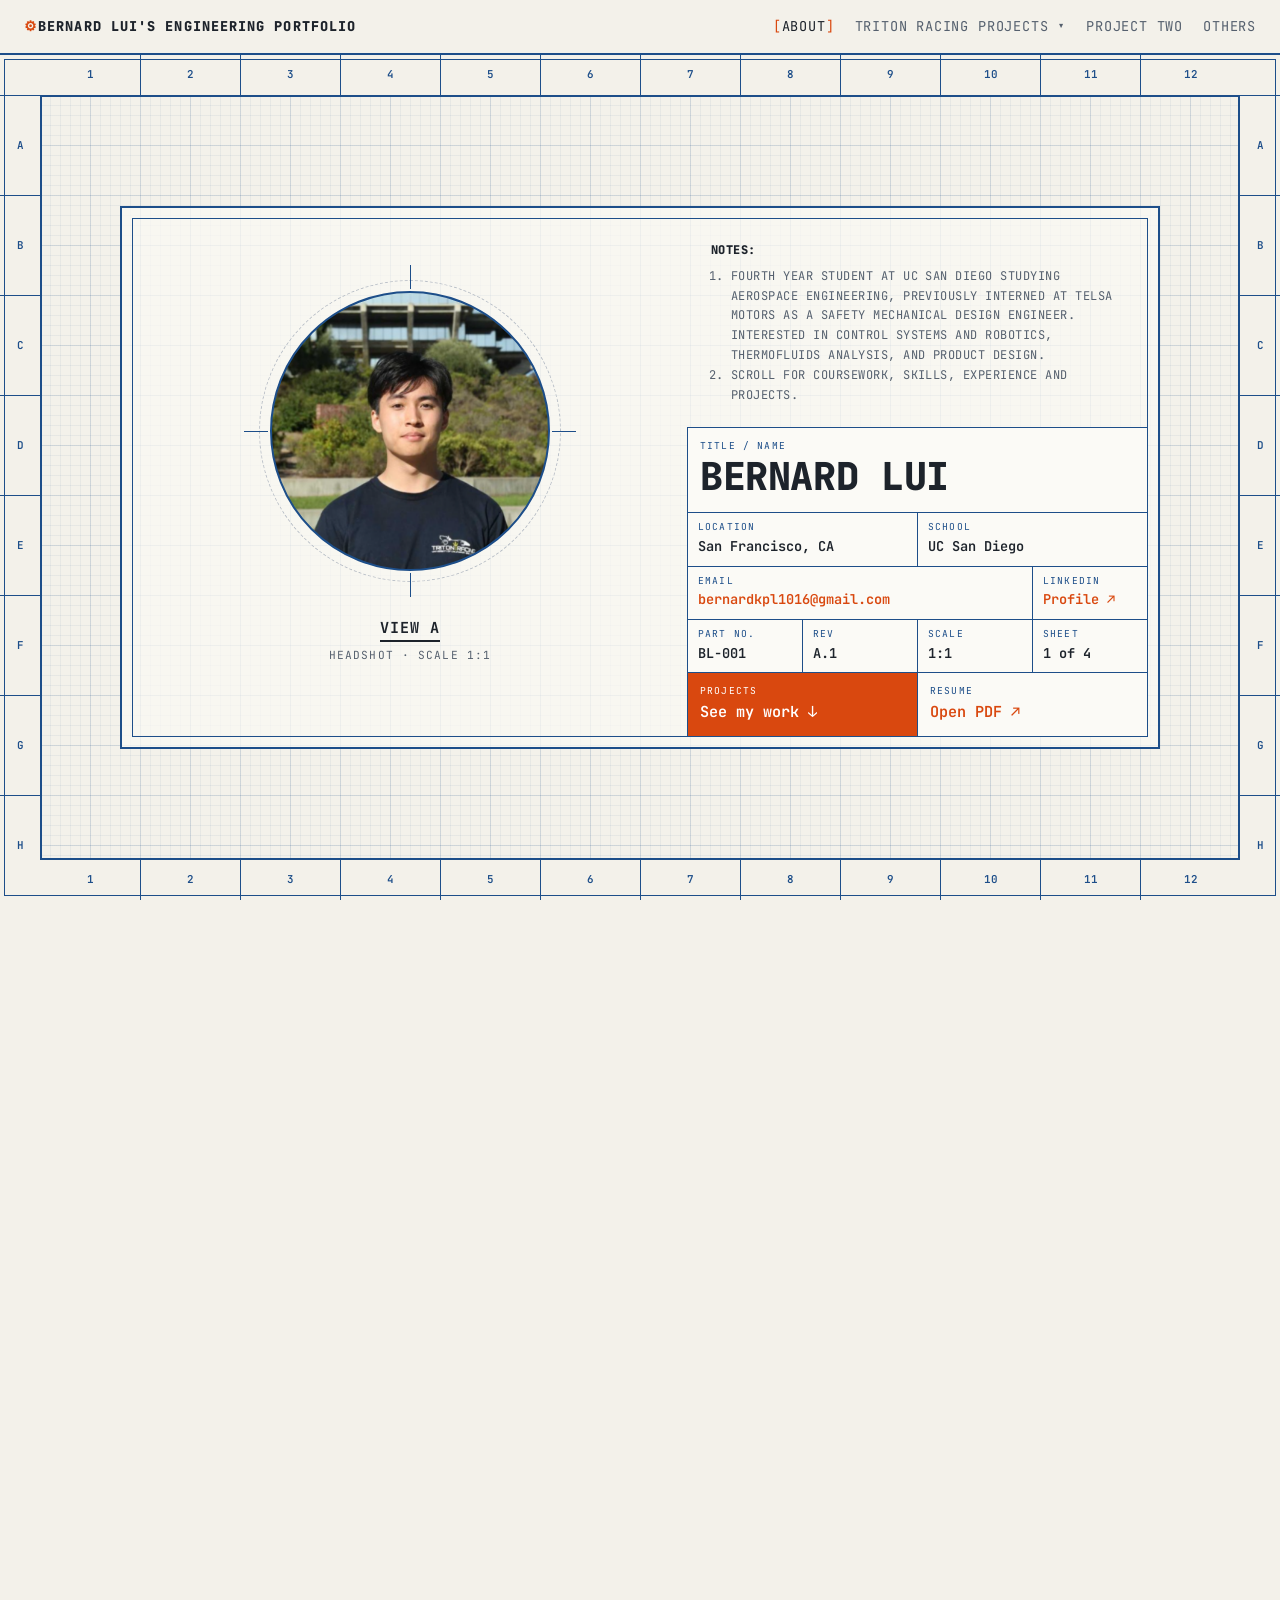
==== commit 069348b1: "edit style" ====
--- a/index.html
+++ b/index.html
@@ -7,14 +7,6 @@
   <link rel="stylesheet" href="style.css">
 </head>
 <body class="framed">
-  <!-- Drawing-sheet border: rulers aligned to the background grid (zones filled in by nav.js) -->
-  <div class="page-frame" aria-hidden="true">
-    <div class="ruler ruler-top"><div class="ruler-track"></div></div>
-    <div class="ruler ruler-bottom"><div class="ruler-track"></div></div>
-    <div class="ruler ruler-left"><div class="ruler-track"></div></div>
-    <div class="ruler ruler-right"><div class="ruler-track"></div></div>
-  </div>
-
   <nav>
     <a class="logo" href="index.html">Bernard Lui's Engineering Portfolio</a>
     <ul>
@@ -32,7 +24,11 @@
     </ul>
   </nav>
 
-  <section class="slide">
+  <!-- Sheet stack: each drawing sheet is a full page that pins in place while the
+       next one slides up over it. nav.js adds each sheet's border and rulers. -->
+  <div class="sheet-stack">
+  <section class="page page-hero" id="sheet-1">
+    <div class="page-body page-body-hero">
     <div class="sheet">
       <div class="sheet-body">
         <div class="view">
@@ -43,8 +39,9 @@
         <div class="notes">
           <p class="notes-head">Notes:</p>
           <ol>
+            <li>Fourth year student at UC San Diego Studying Aerospace Engineering, previously interned at Telsa Motors as a 
+              Safety Mechanical Design Engineer. Interested in control systems and robotics, thermofluids analysis, and product design.</li>
             <li>Scroll for coursework, skills, experience and projects.</li>
-            <li>Resume available from the title block below.</li>
           </ol>
         </div>
 
@@ -70,7 +67,7 @@
             <a class="tb-value" href="www.linkedin.com/in/bernard-kpl" target="_blank" rel="noopener">Profile ↗</a>
           </div>
           <div class="tb-cell">
-            <span class="tb-label">Dwg No.</span>
+            <span class="tb-label">Part No.</span>
             <span class="tb-value">BL-001</span>
           </div>
           <div class="tb-cell">
@@ -83,7 +80,7 @@
           </div>
           <div class="tb-cell">
             <span class="tb-label">Sheet</span>
-            <span class="tb-value">1 of 1</span>
+            <span class="tb-value">1 of 4</span>
           </div>
           <a class="tb-cell tb-half tb-action primary" href="#projects">
             <span class="tb-label">Projects</span>
@@ -96,7 +93,11 @@
         </div>
       </div>
     </div>
-  </section>
+    </div>
+  </section>
+
+  <section class="page" id="sheet-2">
+    <div class="page-body">
 
   <section class="section" id="coursework">
     <div class="section-inner">
@@ -163,6 +164,41 @@
       </div>
     </div>
   </section>
+
+    </div>
+    <a class="tb-cell tb-action page-top" href="#sheet-1">
+      <span class="tb-value">Back to Top ↑</span>
+    </a>
+    <div class="title-block page-tb">
+      <div class="tb-cell tb-name">
+        <span class="tb-label">Title</span>
+        <p class="tb-title">Coursework &amp; Skills</p>
+      </div>
+      <div class="tb-cell tb-full">
+        <span class="tb-label">Drawn by</span>
+        <span class="tb-value">Bernard Lui</span>
+      </div>
+      <div class="tb-cell">
+        <span class="tb-label">Part No.</span>
+        <span class="tb-value">BL-001</span>
+      </div>
+      <div class="tb-cell">
+        <span class="tb-label">Rev</span>
+        <span class="tb-value">A.1</span>
+      </div>
+      <div class="tb-cell">
+        <span class="tb-label">Scale</span>
+        <span class="tb-value">1:1</span>
+      </div>
+      <div class="tb-cell">
+        <span class="tb-label">Sheet</span>
+        <span class="tb-value">2 of 4</span>
+      </div>
+    </div>
+  </section>
+
+  <section class="page" id="sheet-3">
+    <div class="page-body">
 
   <section class="section" id="experience">
     <div class="section-inner">
@@ -216,6 +252,41 @@
       </div>
     </div>
   </section>
+
+    </div>
+    <a class="tb-cell tb-action page-top" href="#sheet-1">
+      <span class="tb-value">Back to Top ↑</span>
+    </a>
+    <div class="title-block page-tb">
+      <div class="tb-cell tb-name">
+        <span class="tb-label">Title</span>
+        <p class="tb-title">Work Experience</p>
+      </div>
+      <div class="tb-cell tb-full">
+        <span class="tb-label">Drawn by</span>
+        <span class="tb-value">Bernard Lui</span>
+      </div>
+      <div class="tb-cell">
+        <span class="tb-label">Part No.</span>
+        <span class="tb-value">BL-001</span>
+      </div>
+      <div class="tb-cell">
+        <span class="tb-label">Rev</span>
+        <span class="tb-value">A.1</span>
+      </div>
+      <div class="tb-cell">
+        <span class="tb-label">Scale</span>
+        <span class="tb-value">1:1</span>
+      </div>
+      <div class="tb-cell">
+        <span class="tb-label">Sheet</span>
+        <span class="tb-value">3 of 4</span>
+      </div>
+    </div>
+  </section>
+
+  <section class="page" id="sheet-4">
+    <div class="page-body">
 
   <section class="section" id="projects">
     <div class="section-inner">
@@ -248,6 +319,40 @@
       </div>
     </div>
   </section>
+
+    </div>
+    <a class="tb-cell tb-action page-top" href="#sheet-1">
+      <span class="tb-value">Back to Top ↑</span>
+    </a>
+    <div class="title-block page-tb">
+      <div class="tb-cell tb-name">
+        <span class="tb-label">Title</span>
+        <p class="tb-title">Featured Projects</p>
+      </div>
+      <div class="tb-cell tb-full">
+        <span class="tb-label">Drawn by</span>
+        <span class="tb-value">Bernard Lui</span>
+      </div>
+      <div class="tb-cell">
+        <span class="tb-label">Part No.</span>
+        <span class="tb-value">BL-001</span>
+      </div>
+      <div class="tb-cell">
+        <span class="tb-label">Rev</span>
+        <span class="tb-value">A.1</span>
+      </div>
+      <div class="tb-cell">
+        <span class="tb-label">Scale</span>
+        <span class="tb-value">1:1</span>
+      </div>
+      <div class="tb-cell">
+        <span class="tb-label">Sheet</span>
+        <span class="tb-value">4 of 4</span>
+      </div>
+    </div>
+  </section>
+  </div>
+
   <script src="nav.js"></script>
 </body>
 </html>
--- a/style.css
+++ b/style.css
@@ -205,6 +205,7 @@
 .tb-name { grid-column: span 4; padding: 10px 12px 14px; }
 .tb-half { grid-column: span 2; }
 .tb-wide { grid-column: span 3; }
+.tb-full { grid-column: 1 / -1; }
 /* Clickable cells (See my work / Resume) */
 .tb-action { padding: 10px 12px 12px; transition: background-color 0.15s, color 0.15s; }
 .tb-action:hover { text-decoration: none; background: var(--accent); }
@@ -606,15 +607,17 @@
 }
 
 /* ==========================================================
-   Page frame (index): fixed drawing-sheet border with zone rulers.
+   Page frame (index): drawing-sheet border with zone rulers.
    nav.js sets --zone so exactly 12 zones span the sheet width
    (6 on phones); the background grid is sized from --zone and
    starts at the inner border, so every zone = two 5x5 blocks.
    ========================================================== */
-body.framed { --frame: 40px; --grid-x: var(--frame); --grid-y: var(--frame); padding: var(--frame); }
-body.framed nav { top: var(--frame); }
-body.framed .slide { min-height: calc(100vh - 58px - 2 * var(--frame)); }
+:root { --nav-h: 58px; }  /* measured and updated by nav.js */
+body.framed { --frame: 40px; padding-top: var(--nav-h); }
+/* Header stays fixed at the very top of the window, above every sheet and its ruler */
+body.framed nav { position: fixed; top: 0; left: 0; right: 0; z-index: 50; }
 body.framed .section { scroll-margin-top: var(--frame); }
+html:has(body.framed) { scroll-padding-top: var(--nav-h); }
 
 .page-frame { position: fixed; inset: 0; z-index: 20; pointer-events: none; }
 /* Double border: thin outer trim line, heavy inner border line */
@@ -649,3 +652,126 @@
   body.framed { --frame: 20px; }
   .ruler { font-size: 0.55rem; }
 }
+
+/* ==========================================================
+   Sheet stack (index): every sheet is a full page with its own
+   grid, border and rulers. Each one pins when its bottom reaches
+   the bottom of the window, and the next sheet slides up over it.
+   nav.js adds the frames and sets each sheet's pin offset,
+   --nav-h, --cover (0..1) and the side-ruler offset --track-y.
+   ========================================================== */
+.sheet-stack { position: relative; }
+
+.page {
+  position: sticky;
+  top: 0;
+  min-height: calc(100vh - var(--nav-h));
+  display: flex;
+  flex-direction: column;
+  background-color: var(--bg);
+  background-image:
+    linear-gradient(var(--grid-major) 1px, transparent 1px),
+    linear-gradient(90deg, var(--grid-major) 1px, transparent 1px),
+    linear-gradient(var(--grid-minor) 1px, transparent 1px),
+    linear-gradient(90deg, var(--grid-minor) 1px, transparent 1px);
+  background-size:
+    calc(var(--zone) / 2) calc(var(--zone) / 2), calc(var(--zone) / 2) calc(var(--zone) / 2),
+    calc(var(--zone) / 10) calc(var(--zone) / 10), calc(var(--zone) / 10) calc(var(--zone) / 10);
+  background-position: var(--frame) var(--frame);
+}
+.page + .page { box-shadow: 0 -24px 48px -8px rgba(0, 0, 0, 0.55); }
+
+/* Hold: after a sheet is fully in view it stays pinned for this much
+   scrolling before the next sheet starts to come up */
+.page:not(:last-child) { margin-bottom: 75vh; }
+
+/* Each sheet fades in as it slides up (nav.js sets --enter 0..1) */
+@media (prefers-reduced-motion: no-preference) {
+  .page + .page { opacity: var(--enter, 1); }
+}
+
+/* Shade that darkens a sheet as the next one covers it */
+.page::after {
+  content: "";
+  position: absolute;
+  inset: 0;
+  z-index: 3;
+  background: #000;
+  opacity: calc(var(--cover, 0) * 0.45);
+  pointer-events: none;
+}
+
+/* Border + rulers: pinned to the window while the sheet fills it,
+   carried along with the sheet while it slides in or out */
+.page-frame.local {
+  position: sticky;
+  inset: auto;
+  top: var(--nav-h);
+  height: calc(100vh - var(--nav-h));
+  margin-bottom: calc(var(--nav-h) - 100vh);
+  z-index: 2;
+  flex: none;
+}
+.page-frame.local .ruler-left .ruler-track,
+.page-frame.local .ruler-right .ruler-track { transform: translateY(var(--track-y, 0px)); }
+
+/* Sheet 1: the boxed hero, centred inside the sheet (the wrapper does the
+   centring so the frame itself still spans the whole page) */
+.page-body.page-body-hero {
+  display: flex;
+  align-items: center;
+  justify-content: center;
+  max-width: none;
+  padding: calc(var(--frame) + 32px) calc(var(--frame) + 24px) calc(var(--frame) + 32px);
+}
+
+/* Sheets 2-4: content straight on the sheet, title block docked
+   into the bottom-right corner of the inner border */
+.page-body {
+  flex: 1;
+  width: 100%;
+  max-width: calc(1040px + 2 * var(--frame));
+  margin: 0 auto;
+  padding: calc(var(--frame) + 16px) calc(var(--frame) + 24px) 40px;
+  /* Centre the content block vertically in the space above the title block */
+  display: flex;
+  flex-direction: column;
+  justify-content: center;
+}
+.page-body .section { padding: 28px 0 24px; }
+.page-body .section-inner { max-width: none; }
+
+.page-tb {
+  align-self: flex-end;
+  width: min(460px, calc(100% - 2 * var(--frame)));
+  margin: 0 var(--frame) var(--frame) 0;
+}
+
+.tb-title { font-size: clamp(1.1rem, 2.6vw, 1.5rem); font-weight: 800; text-transform: uppercase; margin-top: 2px; }
+
+@media (max-width: 720px) {
+  .page-body.page-body-hero { padding-left: calc(var(--frame) + 8px); padding-right: calc(var(--frame) + 8px); }
+  .page-body { padding-left: calc(var(--frame) + 14px); padding-right: calc(var(--frame) + 14px); }
+  .page-tb { width: calc(100% - 2 * var(--frame)); }
+}
+
+/* Back-to-top cell docked into the bottom-left corner of sheets 2-4,
+   mirroring the title block in the bottom-right */
+.page-top {
+  position: absolute;
+  left: var(--frame);
+  bottom: var(--frame);
+  z-index: 1;
+  min-width: 140px;
+  justify-content: center;
+  white-space: nowrap;
+  border: 1px solid var(--line);
+  background: var(--surface);
+}
+@media (max-width: 720px) {
+  /* No room beside the full-width title block: sit just above it instead */
+  .page-top { position: static; align-self: flex-start; margin: 0 0 12px var(--frame); }
+}
+
+/* Tall portrait figures (e.g. scanned hand calcs): cap the width so they don't fill several screens */
+.figure.narrow img { max-width: 560px; margin: 0 auto; }
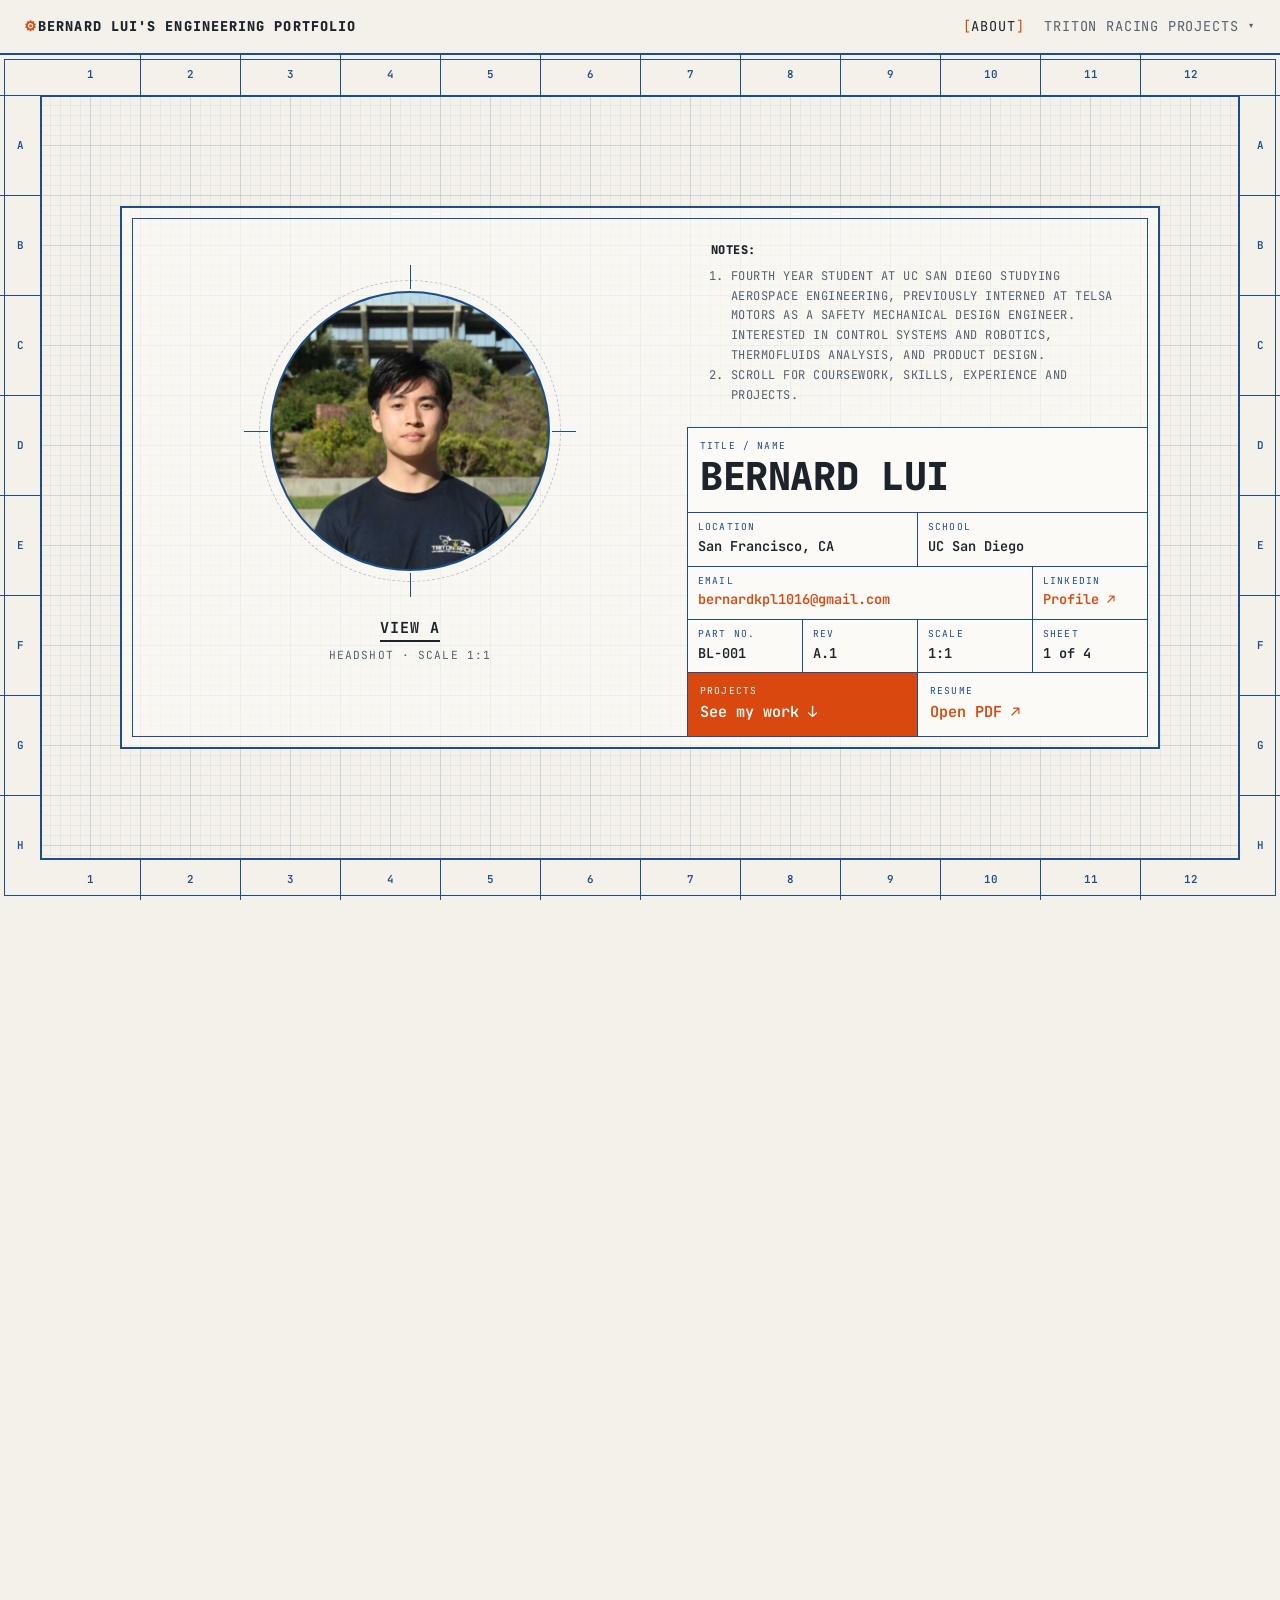
==== commit 904d2078: "project 1a and b" ====
--- a/index.html
+++ b/index.html
@@ -16,11 +16,8 @@
         <ul class="dropdown-menu">
           <li><a href="project1.html">Front and Rear Wing Design</a></li>
           <li><a href="project1b.html">Wing Spar Design</a></li>
-          <li><a href="project1c.html">Rocker Suspension Design</a></li>
         </ul>
       </li>
-      <li><a href="project2.html">Project Two</a></li>
-      <li><a href="others.html">Others</a></li>
     </ul>
   </nav>
 
@@ -308,14 +305,6 @@
           </p>
           <span class="more">View project →</span>
         </a>
-        <a class="card" href="project1c.html">
-          <span class="tag">Triton Racing Formula SAE</span>
-          <h3>Rocker Suspension Design</h3>
-          <p>Designed and optimized the rocker suspension system for TR-24, 
-            ensuring proper geometry and performance under various driving conditions.
-          </p>
-          <span class="more">View project →</span>
-        </a>
       </div>
     </div>
   </section>
--- a/style.css
+++ b/style.css
@@ -681,9 +681,8 @@
 }
 .page + .page { box-shadow: 0 -24px 48px -8px rgba(0, 0, 0, 0.55); }
 
-/* Hold: after a sheet is fully in view it stays pinned for this much
-   scrolling before the next sheet starts to come up */
-.page:not(:last-child) { margin-bottom: 75vh; }
+/* No hold: the next sheet starts to come up as soon as this one is fully in view */
+.page:not(:last-child) { margin-bottom: 0; }
 
 /* Each sheet fades in as it slides up (nav.js sets --enter 0..1) */
 @media (prefers-reduced-motion: no-preference) {
@@ -775,3 +774,14 @@
 
 /* Tall portrait figures (e.g. scanned hand calcs): cap the width so they don't fill several screens */
 .figure.narrow img { max-width: 560px; margin: 0 auto; }
+
+/* Code window (scrollable file viewer with a download link) */
+.code-window { margin: 20px 0 8px; border: 1px solid var(--line); background: var(--surface); box-shadow: 4px 4px 0 var(--border); }
+.code-bar { display: flex; align-items: center; gap: 12px; padding: 8px 12px; border-bottom: 1px solid var(--line); background: var(--bg); }
+.code-dots { display: flex; gap: 6px; }
+.code-dots i { width: 10px; height: 10px; border-radius: 50%; border: 1px solid var(--line); }
+.code-name { flex: 1; font-size: 0.8rem; font-weight: 600; color: var(--text); }
+.code-download { font-size: 0.75rem; text-transform: uppercase; letter-spacing: 0.06em; border: 1px solid var(--accent); padding: 2px 10px; }
+.code-download:hover { background: var(--accent); color: var(--on-accent); text-decoration: none; }
+.code-body { margin: 0; padding: 14px 16px; max-height: 420px; overflow: auto; font-size: 0.78rem; line-height: 1.55; color: var(--text); tab-size: 4; }
+.code-body code { font-family: var(--mono); white-space: pre; }
